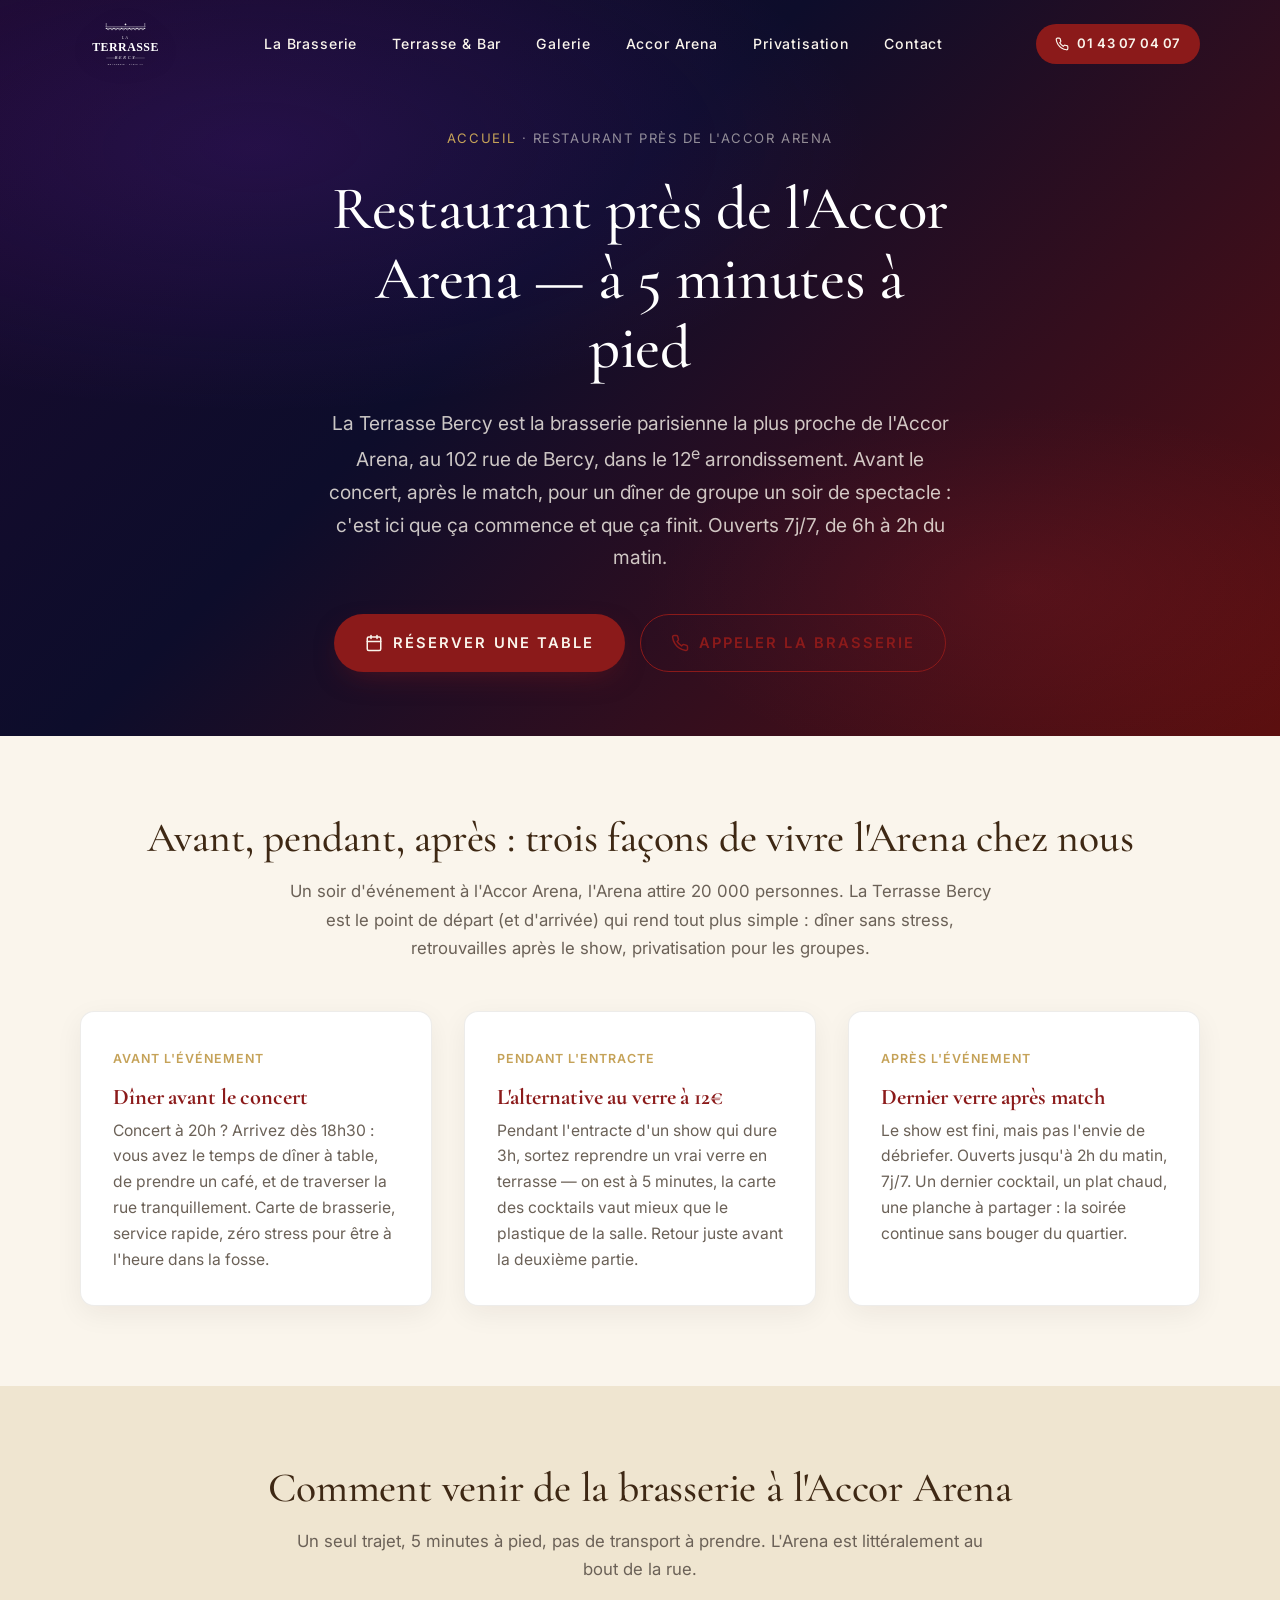
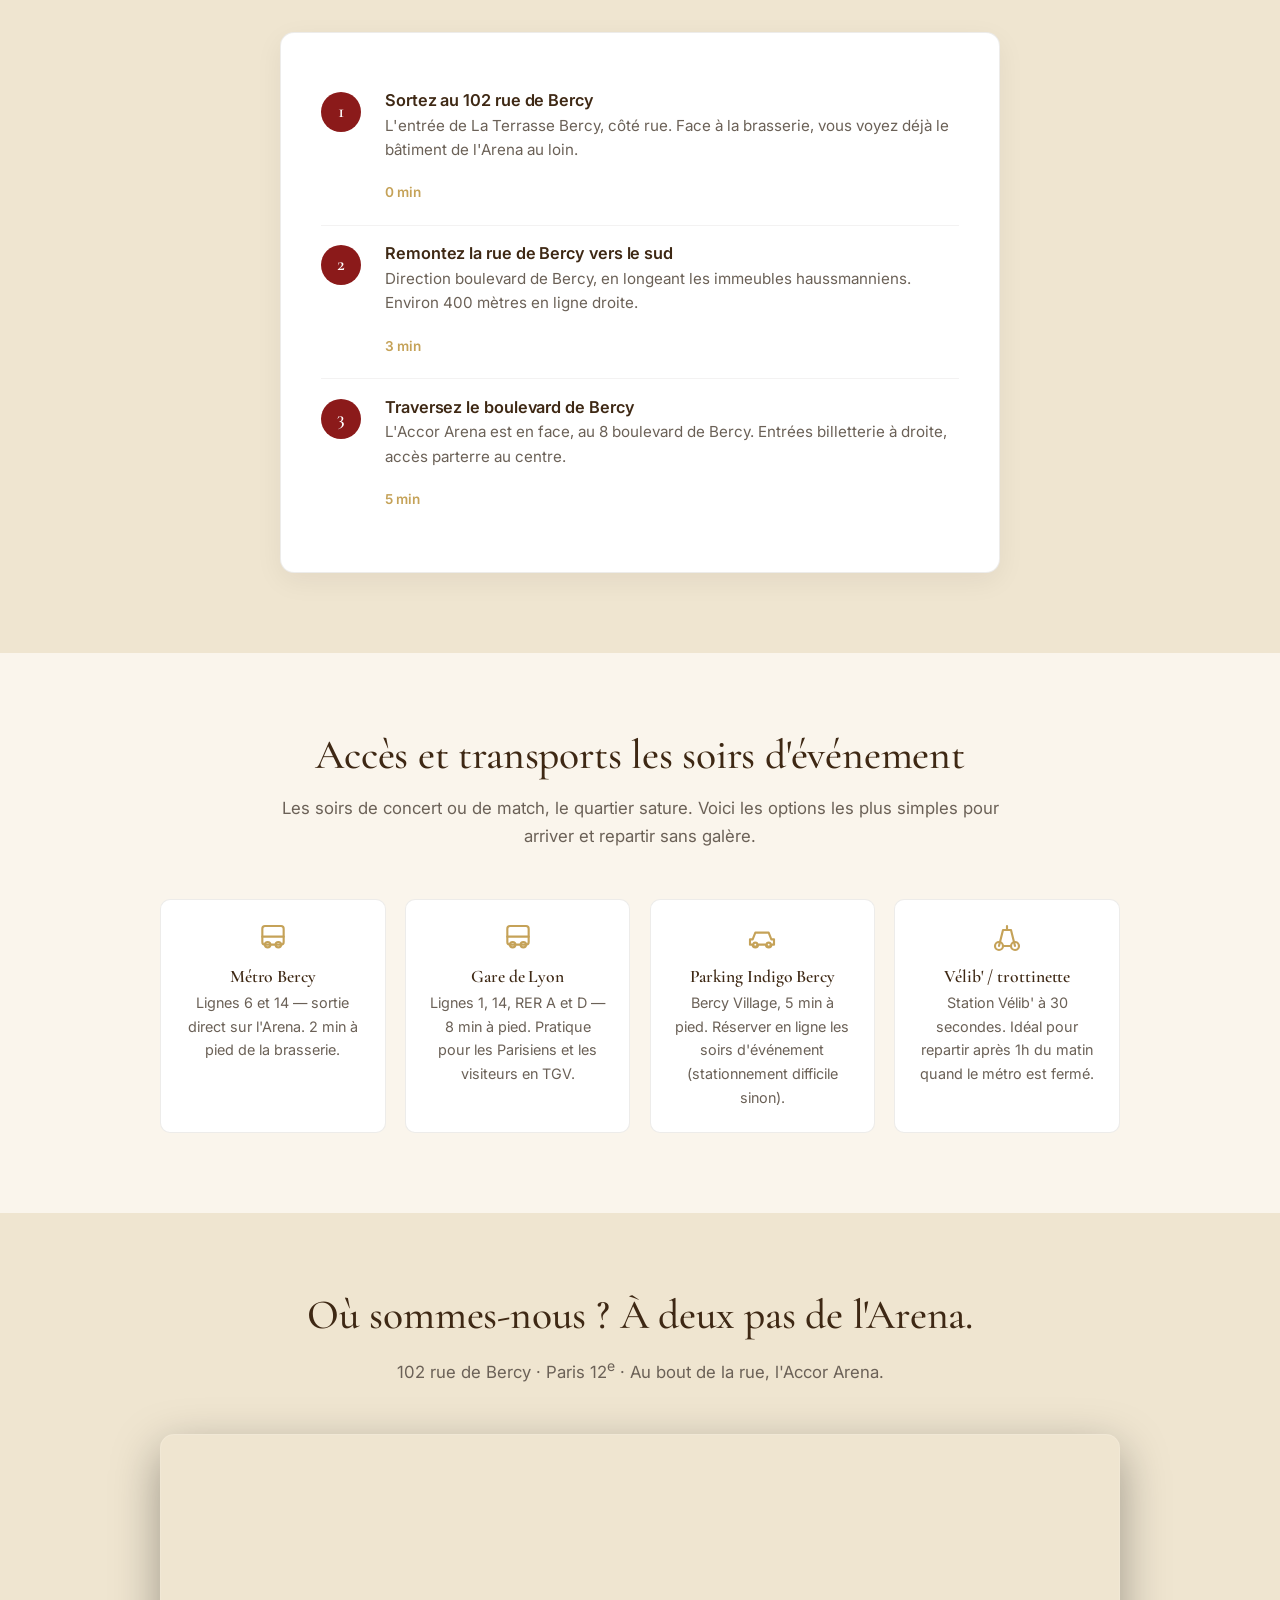
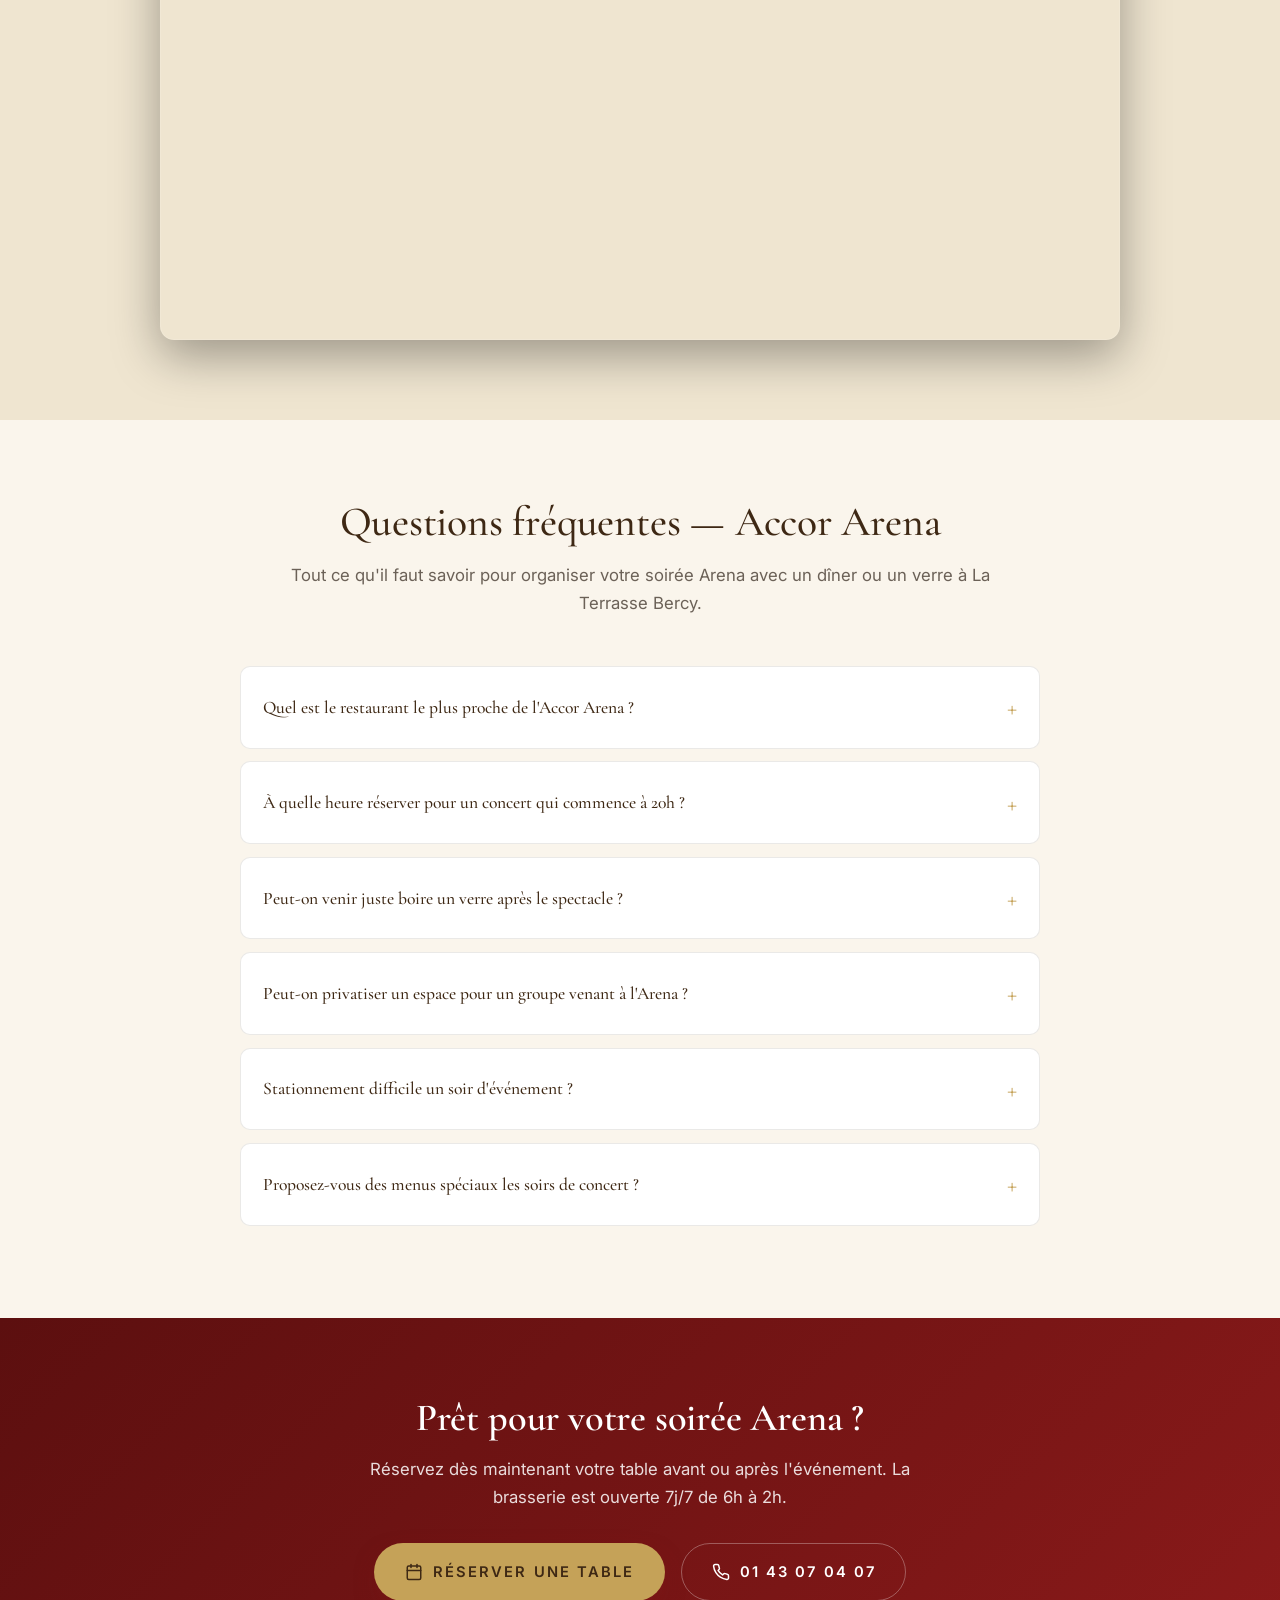
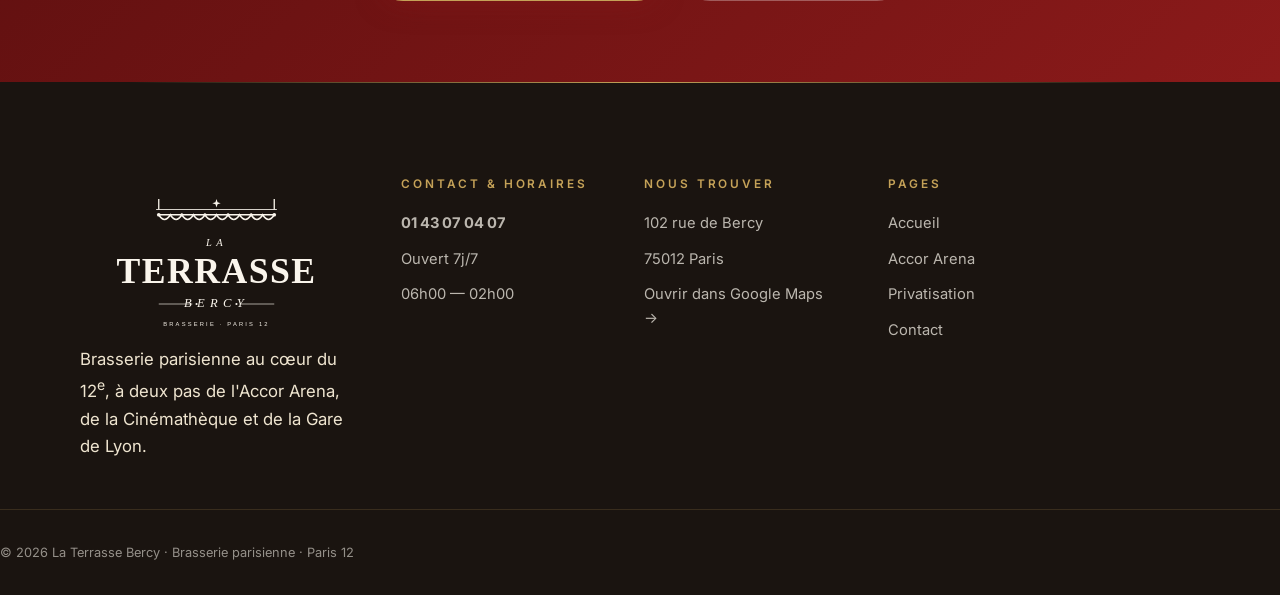
==== accor-arena/index.html @ bc3b573f "feat: SEO — landing page /accor-arena/, 404 custom, FAQ enrichie, Service schema - Nouvelle landing " ====
<!DOCTYPE html>
<html lang="fr">
<head>
  <meta charset="UTF-8">
  <meta name="viewport" content="width=device-width, initial-scale=1.0">
  <meta name="theme-color" content="#8B1A1A">

  <title>Restaurant près de l'Accor Arena — La Terrasse Bercy à 5 min à pied | Paris 12</title>
  <meta name="description" content="Restaurant à 5 minutes à pied de l'Accor Arena : dîner avant concert, dernier verre après match, privatisation jour d'événement. Ouvert 7j/7 de 6h à 2h. Réservation 01 43 07 04 07.">

  <link rel="canonical" href="https://www.terrassebercy.fr/accor-arena/">

  <!-- Hreflang (pour l'instant FR seulement — les autres langues renvoient à la home) -->
  <link rel="alternate" hreflang="fr-FR" href="https://www.terrassebercy.fr/accor-arena/">
  <link rel="alternate" hreflang="x-default" href="https://www.terrassebercy.fr/accor-arena/">

  <link rel="icon" type="image/svg+xml" href="/assets/favicon.svg">

  <!-- Open Graph -->
  <meta property="og:type" content="restaurant.restaurant">
  <meta property="og:locale" content="fr_FR">
  <meta property="og:title" content="Restaurant près de l'Accor Arena — La Terrasse Bercy">
  <meta property="og:description" content="La brasserie la plus proche de l'Accor Arena. Dîner avant concert, dernier verre après match, ouvert jusqu'à 2h.">
  <meta property="og:url" content="https://www.terrassebercy.fr/accor-arena/">
  <meta property="og:site_name" content="La Terrasse Bercy">
  <meta property="og:image" content="https://www.terrassebercy.fr/assets/og-image.jpg">
  <meta property="og:image:width" content="1200">
  <meta property="og:image:height" content="630">
  <meta property="og:image:type" content="image/jpeg">
  <meta property="og:image:alt" content="La terrasse de La Terrasse Bercy — chaises bistrot rouges et tables rondes">

  <!-- Twitter -->
  <meta name="twitter:card" content="summary_large_image">
  <meta name="twitter:title" content="Restaurant près de l'Accor Arena — La Terrasse Bercy">
  <meta name="twitter:description" content="La brasserie la plus proche de l'Accor Arena. Dîner avant concert, dernier verre après match, ouvert jusqu'à 2h.">
  <meta name="twitter:image" content="https://www.terrassebercy.fr/assets/og-image.jpg">
  <meta name="twitter:image:alt" content="La terrasse de La Terrasse Bercy — chaises bistrot rouges et tables rondes">

  <!-- Polices -->
  <link rel="preconnect" href="https://fonts.googleapis.com">
  <link rel="preconnect" href="https://fonts.gstatic.com" crossorigin>
  <link href="https://fonts.googleapis.com/css2?family=Cormorant+Garamond:ital,wght@0,500;0,600;0,700;1,400;1,500&family=Inter:wght@400;500;600&display=swap" rel="stylesheet">

  <link rel="stylesheet" href="/style.css">

  <!-- Schema.org : Restaurant + BreadcrumbList + FAQPage -->
  <script type="application/ld+json">
  {
    "@context": "https://schema.org",
    "@type": "Restaurant",
    "name": "La Terrasse Bercy",
    "alternateName": "Restaurant Accor Arena Paris",
    "url": "https://www.terrassebercy.fr/accor-arena/",
    "telephone": "+33143070407",
    "servesCuisine": ["French", "Brasserie"],
    "priceRange": "€€",
    "image": "https://www.terrassebercy.fr/assets/og-image.jpg",
    "address": {
      "@type": "PostalAddress",
      "streetAddress": "102 rue de Bercy",
      "addressLocality": "Paris",
      "postalCode": "75012",
      "addressCountry": "FR"
    },
    "geo": {
      "@type": "GeoCoordinates",
      "latitude": 48.8388077,
      "longitude": 2.381513
    },
    "hasMap": "https://www.google.com/maps/place/Terrasse+Bercy/",
    "nearestAttraction": {
      "@type": "Place",
      "name": "Accor Arena",
      "url": "https://www.accorarena.com",
      "address": {
        "@type": "PostalAddress",
        "streetAddress": "8 boulevard de Bercy",
        "addressLocality": "Paris",
        "postalCode": "75012",
        "addressCountry": "FR"
      }
    },
    "openingHoursSpecification": [
      {
        "@type": "OpeningHoursSpecification",
        "dayOfWeek": ["Monday","Tuesday","Wednesday","Thursday","Friday","Saturday","Sunday"],
        "opens": "06:00",
        "closes": "02:00"
      }
    ],
    "areaServed": ["Accor Arena", "Bercy", "Paris 12", "Gare de Lyon", "Bercy Village"]
  }
  </script>

  <script type="application/ld+json">
  {
    "@context": "https://schema.org",
    "@type": "BreadcrumbList",
    "itemListElement": [
      { "@type": "ListItem", "position": 1, "name": "Accueil", "item": "https://www.terrassebercy.fr/" },
      { "@type": "ListItem", "position": 2, "name": "Restaurant près de l'Accor Arena", "item": "https://www.terrassebercy.fr/accor-arena/" }
    ]
  }
  </script>

  <script type="application/ld+json">
  {
    "@context": "https://schema.org",
    "@type": "FAQPage",
    "mainEntity": [
      {
        "@type": "Question",
        "name": "Quel est le restaurant le plus proche de l'Accor Arena ?",
        "acceptedAnswer": {
          "@type": "Answer",
          "text": "La Terrasse Bercy est la brasserie la plus proche de l'Accor Arena : 5 minutes à pied, au 102 rue de Bercy, Paris 12e. C'est le spot naturel pour dîner avant un concert ou prendre un dernier verre après un match."
        }
      },
      {
        "@type": "Question",
        "name": "Où manger avant un concert à l'Accor Arena ?",
        "acceptedAnswer": {
          "@type": "Answer",
          "text": "La Terrasse Bercy ouvre à 6h du matin et sert en continu jusqu'à 2h. Pour un concert qui commence à 20h, réservez une table entre 18h et 19h : vous dînez tranquille, prenez le dessert, puis traversez la rue pour être à l'Arena en 5 minutes."
        }
      },
      {
        "@type": "Question",
        "name": "Où aller boire un verre après un match ou un concert à l'Accor Arena ?",
        "acceptedAnswer": {
          "@type": "Answer",
          "text": "La brasserie est ouverte jusqu'à 2h du matin, 7j/7. C'est l'une des rares adresses du quartier où l'on peut débriefer autour d'un cocktail ou d'un dernier verre après un spectacle tardif."
        }
      },
      {
        "@type": "Question",
        "name": "Peut-on privatiser un espace pour un groupe venant à l'Accor Arena ?",
        "acceptedAnswer": {
          "@type": "Answer",
          "text": "Oui. Pour un groupe de supporters, un anniversaire concert, ou une soirée d'entreprise avec sortie à l'Arena, nous privatisons la salle principale, l'espace bar ou la terrasse selon la saison. Contactez-nous au 01 43 07 04 07 pour un devis."
        }
      },
      {
        "@type": "Question",
        "name": "Comment aller de La Terrasse Bercy à l'Accor Arena ?",
        "acceptedAnswer": {
          "@type": "Answer",
          "text": "À pied : sortez du restaurant, remontez la rue de Bercy sur 400 mètres, et vous y êtes. Comptez 5 minutes. L'Arena est située 8 boulevard de Bercy, juste en face du Ministère des Finances."
        }
      },
      {
        "@type": "Question",
        "name": "Est-il facile de stationner près de l'Accor Arena pour venir dîner ?",
        "acceptedAnswer": {
          "@type": "Answer",
          "text": "Les jours d'événement à l'Arena, le stationnement est difficile. Nous recommandons les parkings Indigo Bercy Village ou Q-Park Bercy-Seine. Le métro Bercy (lignes 6 et 14) est à 2 minutes à pied de la brasserie."
        }
      }
    ]
  }
  </script>

  <style>
    /* Styles spécifiques à la page Accor Arena */
    .arena-landing-hero {
      position: relative;
      min-height: 68vh;
      display: flex;
      align-items: center;
      background: linear-gradient(135deg, #1a0a2e 0%, #0d0d2b 40%, #5C0F0F 100%);
      overflow: hidden;
      padding: 8rem 0 4rem;
    }
    .arena-landing-hero::before {
      content: '';
      position: absolute;
      inset: 0;
      background:
        radial-gradient(ellipse 80% 60% at 20% 20%, rgba(138,43,226,0.15) 0%, transparent 60%),
        radial-gradient(ellipse 60% 50% at 80% 80%, rgba(255,50,50,0.1) 0%, transparent 50%);
      pointer-events: none;
    }
    .arena-landing-hero .container {
      position: relative;
      text-align: center;
    }
    .arena-landing-breadcrumb {
      font-family: var(--sans);
      font-size: 0.82rem;
      letter-spacing: 0.12em;
      text-transform: uppercase;
      color: rgba(250,245,236,0.55);
      margin-bottom: 1.5rem;
    }
    .arena-landing-breadcrumb a { color: #C5A258; }
    .arena-landing-breadcrumb a:hover { text-decoration: underline; }
    .arena-landing-hero h1 {
      font-family: var(--serif);
      font-size: clamp(2.2rem, 5vw, 3.8rem);
      font-weight: 500;
      color: #fff;
      margin-bottom: 1.5rem;
      max-width: 22ch;
      margin-left: auto;
      margin-right: auto;
      line-height: 1.15;
    }
    .arena-landing-hero .lead {
      font-family: var(--sans);
      font-size: clamp(1.05rem, 1.6vw, 1.2rem);
      color: rgba(250,245,236,0.8);
      max-width: 640px;
      margin: 0 auto 2.5rem;
      line-height: 1.7;
    }
    .arena-landing-hero .hero-cta {
      display: flex;
      gap: 1rem;
      justify-content: center;
      flex-wrap: wrap;
    }

    .arena-landing-section {
      padding: 5rem 0;
    }
    .arena-landing-section.alt { background: var(--creme-sombre); }
    .arena-landing-section h2 {
      font-family: var(--serif);
      font-size: clamp(1.8rem, 3.6vw, 2.6rem);
      font-weight: 500;
      text-align: center;
      margin-bottom: 1rem;
      color: var(--bois-fonce);
    }
    .arena-landing-section p.intro {
      text-align: center;
      max-width: 720px;
      margin: 0 auto 3rem;
      color: var(--gris);
      line-height: 1.7;
    }

    .scenario-grid {
      display: grid;
      grid-template-columns: repeat(3, 1fr);
      gap: 2rem;
    }
    .scenario-block {
      background: #fff;
      border: 1px solid rgba(107,97,87,0.12);
      border-radius: 14px;
      padding: 2rem;
      box-shadow: 0 8px 28px rgba(26,20,16,0.06);
    }
    .scenario-block h3 {
      font-family: var(--serif);
      font-size: 1.4rem;
      color: var(--rouge);
      margin-bottom: 0.5rem;
    }
    .scenario-block .timing {
      display: inline-block;
      font-family: var(--sans);
      font-size: 0.78rem;
      font-weight: 600;
      letter-spacing: 0.08em;
      text-transform: uppercase;
      color: var(--or);
      margin-bottom: 1rem;
    }
    .scenario-block p {
      color: var(--gris);
      line-height: 1.65;
      font-size: 0.98rem;
    }

    .itinerary {
      max-width: 720px;
      margin: 0 auto;
      background: #fff;
      border-radius: 14px;
      padding: 2.5rem;
      box-shadow: 0 8px 28px rgba(26,20,16,0.06);
      border: 1px solid rgba(107,97,87,0.12);
    }
    .itinerary-step {
      display: flex;
      gap: 1.5rem;
      padding: 1.2rem 0;
      border-bottom: 1px solid rgba(107,97,87,0.08);
    }
    .itinerary-step:last-child { border-bottom: 0; }
    .itinerary-num {
      flex-shrink: 0;
      width: 40px;
      height: 40px;
      border-radius: 50%;
      background: var(--rouge);
      color: #fff;
      display: flex;
      align-items: center;
      justify-content: center;
      font-family: var(--serif);
      font-weight: 600;
      font-size: 1.2rem;
    }
    .itinerary-content h4 {
      font-family: var(--sans);
      font-weight: 600;
      font-size: 1.02rem;
      margin-bottom: 0.25rem;
      color: var(--bois-fonce);
    }
    .itinerary-content p {
      color: var(--gris);
      line-height: 1.6;
      font-size: 0.95rem;
    }
    .itinerary-content .duration {
      color: var(--or);
      font-weight: 600;
      font-size: 0.85rem;
    }

    .transport-grid {
      display: grid;
      grid-template-columns: repeat(auto-fit, minmax(220px, 1fr));
      gap: 1.2rem;
      max-width: 960px;
      margin: 0 auto;
    }
    .transport-item {
      background: #fff;
      border-radius: 10px;
      padding: 1.4rem;
      border: 1px solid rgba(107,97,87,0.12);
      text-align: center;
    }
    .transport-item .icon {
      width: 32px;
      height: 32px;
      margin: 0 auto 0.8rem;
      stroke: var(--or);
    }
    .transport-item h4 {
      font-family: var(--serif);
      font-size: 1.1rem;
      color: var(--bois-fonce);
      margin-bottom: 0.3rem;
    }
    .transport-item p {
      color: var(--gris);
      font-size: 0.9rem;
    }

    .faq-landing {
      max-width: 800px;
      margin: 0 auto;
    }
    .faq-landing details {
      background: #fff;
      border: 1px solid rgba(107,97,87,0.14);
      border-radius: 10px;
      margin-bottom: 0.8rem;
      transition: box-shadow 0.3s;
    }
    .faq-landing details[open] {
      box-shadow: 0 8px 24px rgba(26,20,16,0.08);
      border-color: var(--or);
    }
    .faq-landing summary {
      padding: 1.2rem 1.4rem;
      font-family: var(--serif);
      font-weight: 500;
      font-size: 1.1rem;
      color: var(--bois-fonce);
      cursor: pointer;
      list-style: none;
      display: flex;
      justify-content: space-between;
      align-items: center;
    }
    .faq-landing summary::-webkit-details-marker { display: none; }
    .faq-landing summary::after {
      content: '+';
      font-size: 1.6rem;
      color: var(--or);
      font-weight: 300;
      transition: transform 0.3s;
    }
    .faq-landing details[open] summary::after { transform: rotate(45deg); }
    .faq-landing .faq-answer {
      padding: 0 1.4rem 1.4rem;
      color: var(--gris);
      line-height: 1.7;
    }

    .cta-bottom {
      text-align: center;
      padding: 5rem 1rem;
      background: linear-gradient(135deg, var(--rouge-fonce) 0%, var(--rouge) 100%);
      color: #fff;
    }
    .cta-bottom h2 {
      color: #fff;
      margin-bottom: 1rem;
      font-family: var(--serif);
      font-size: clamp(1.8rem, 3.6vw, 2.4rem);
    }
    .cta-bottom p {
      color: rgba(255,255,255,0.85);
      margin-bottom: 2rem;
      max-width: 560px;
      margin-left: auto;
      margin-right: auto;
    }
    .cta-bottom .btn-primary {
      background: var(--or);
      color: var(--bois-fonce);
    }
    .cta-bottom .btn-primary:hover {
      background: var(--or-clair);
    }

    @media (max-width: 768px) {
      .scenario-grid { grid-template-columns: 1fr; gap: 1rem; }
      .itinerary { padding: 1.5rem; }
      .arena-landing-section { padding: 3rem 0; }
    }
  </style>
</head>
<body>

  <!-- ============== NAVIGATION ============== -->
  <header class="nav" role="banner">
    <div class="nav-inner">
      <a href="/" class="nav-logo" aria-label="La Terrasse Bercy — accueil">
        <img src="/assets/logo.svg" alt="La Terrasse Bercy">
      </a>

      <nav class="nav-links" id="nav-menu" aria-label="Menu principal">
        <a href="/#brasserie">La Brasserie</a>
        <a href="/#terrasse">Terrasse &amp; Bar</a>
        <a href="/#galerie">Galerie</a>
        <a href="/accor-arena/" class="active">Accor Arena</a>
        <a href="/#privatisation">Privatisation</a>
        <a href="/#contact">Contact</a>
      </nav>

      <div class="nav-actions">
        <a href="tel:+33143070407" class="nav-phone" aria-label="Appeler la brasserie">
          <svg viewBox="0 0 24 24" fill="none" stroke="currentColor" stroke-width="2" stroke-linecap="round" stroke-linejoin="round"><path d="M22 16.92v3a2 2 0 01-2.18 2 19.79 19.79 0 01-8.63-3.07 19.5 19.5 0 01-6-6 19.79 19.79 0 01-3.07-8.67A2 2 0 014.11 2h3a2 2 0 012 1.72 12.84 12.84 0 00.7 2.81 2 2 0 01-.45 2.11L8.09 9.91a16 16 0 006 6l1.27-1.27a2 2 0 012.11-.45 12.84 12.84 0 002.81.7A2 2 0 0122 16.92z"/></svg>
          01 43 07 04 07
        </a>

        <button class="nav-burger" aria-label="Menu" aria-expanded="false" aria-controls="nav-menu">
          <span></span><span></span><span></span>
        </button>
      </div>
    </div>
  </header>

  <!-- ============== HERO ============== -->
  <section class="arena-landing-hero">
    <div class="container">
      <nav class="arena-landing-breadcrumb" aria-label="Fil d'Ariane">
        <a href="/">Accueil</a> · Restaurant près de l'Accor Arena
      </nav>
      <h1>Restaurant près de l'Accor Arena — à 5 minutes à pied</h1>
      <p class="lead">
        La Terrasse Bercy est la brasserie parisienne la plus proche de l'Accor Arena, au 102 rue de Bercy, dans le 12<sup>e</sup> arrondissement. Avant le concert, après le match, pour un dîner de groupe un soir de spectacle : c'est ici que ça commence et que ça finit. Ouverts 7j/7, de 6h à 2h du matin.
      </p>
      <div class="hero-cta">
        <button type="button" data-zenchef="https://bookings.zenchef.com/terrasse-bercy" class="btn btn-primary">
          <svg width="18" height="18" viewBox="0 0 24 24" fill="none" stroke="currentColor" stroke-width="2" stroke-linecap="round" stroke-linejoin="round"><rect x="3" y="4" width="18" height="18" rx="2" ry="2"/><line x1="16" y1="2" x2="16" y2="6"/><line x1="8" y1="2" x2="8" y2="6"/><line x1="3" y1="10" x2="21" y2="10"/></svg>
          Réserver une table
        </button>
        <a href="tel:+33143070407" class="btn btn-ghost">
          <svg width="18" height="18" viewBox="0 0 24 24" fill="none" stroke="currentColor" stroke-width="2" stroke-linecap="round" stroke-linejoin="round"><path d="M22 16.92v3a2 2 0 01-2.18 2 19.79 19.79 0 01-8.63-3.07 19.5 19.5 0 01-6-6 19.79 19.79 0 01-3.07-8.67A2 2 0 014.11 2h3a2 2 0 012 1.72 12.84 12.84 0 00.7 2.81 2 2 0 01-.45 2.11L8.09 9.91a16 16 0 006 6l1.27-1.27a2 2 0 012.11-.45 12.84 12.84 0 002.81.7A2 2 0 0122 16.92z"/></svg>
          Appeler la brasserie
        </a>
      </div>
    </div>
  </section>

  <!-- ============== SCÉNARIOS ============== -->
  <section class="arena-landing-section">
    <div class="container">
      <h2>Avant, pendant, après : trois façons de vivre l'Arena chez nous</h2>
      <p class="intro">
        Un soir d'événement à l'Accor Arena, l'Arena attire 20 000 personnes. La Terrasse Bercy est le point de départ (et d'arrivée) qui rend tout plus simple : dîner sans stress, retrouvailles après le show, privatisation pour les groupes.
      </p>

      <div class="scenario-grid">
        <div class="scenario-block">
          <span class="timing">Avant l'événement</span>
          <h3>Dîner avant le concert</h3>
          <p>Concert à 20h ? Arrivez dès 18h30 : vous avez le temps de dîner à table, de prendre un café, et de traverser la rue tranquillement. Carte de brasserie, service rapide, zéro stress pour être à l'heure dans la fosse.</p>
        </div>
        <div class="scenario-block">
          <span class="timing">Pendant l'entracte</span>
          <h3>L'alternative au verre à 12€</h3>
          <p>Pendant l'entracte d'un show qui dure 3h, sortez reprendre un vrai verre en terrasse — on est à 5 minutes, la carte des cocktails vaut mieux que le plastique de la salle. Retour juste avant la deuxième partie.</p>
        </div>
        <div class="scenario-block">
          <span class="timing">Après l'événement</span>
          <h3>Dernier verre après match</h3>
          <p>Le show est fini, mais pas l'envie de débriefer. Ouverts jusqu'à 2h du matin, 7j/7. Un dernier cocktail, un plat chaud, une planche à partager : la soirée continue sans bouger du quartier.</p>
        </div>
      </div>
    </div>
  </section>

  <!-- ============== ITINÉRAIRE ============== -->
  <section class="arena-landing-section alt">
    <div class="container">
      <h2>Comment venir de la brasserie à l'Accor Arena</h2>
      <p class="intro">Un seul trajet, 5 minutes à pied, pas de transport à prendre. L'Arena est littéralement au bout de la rue.</p>

      <div class="itinerary">
        <div class="itinerary-step">
          <div class="itinerary-num">1</div>
          <div class="itinerary-content">
            <h4>Sortez au 102 rue de Bercy</h4>
            <p>L'entrée de La Terrasse Bercy, côté rue. Face à la brasserie, vous voyez déjà le bâtiment de l'Arena au loin.</p>
            <span class="duration">0 min</span>
          </div>
        </div>
        <div class="itinerary-step">
          <div class="itinerary-num">2</div>
          <div class="itinerary-content">
            <h4>Remontez la rue de Bercy vers le sud</h4>
            <p>Direction boulevard de Bercy, en longeant les immeubles haussmanniens. Environ 400 mètres en ligne droite.</p>
            <span class="duration">3 min</span>
          </div>
        </div>
        <div class="itinerary-step">
          <div class="itinerary-num">3</div>
          <div class="itinerary-content">
            <h4>Traversez le boulevard de Bercy</h4>
            <p>L'Accor Arena est en face, au 8 boulevard de Bercy. Entrées billetterie à droite, accès parterre au centre.</p>
            <span class="duration">5 min</span>
          </div>
        </div>
      </div>
    </div>
  </section>

  <!-- ============== TRANSPORTS ============== -->
  <section class="arena-landing-section">
    <div class="container">
      <h2>Accès et transports les soirs d'événement</h2>
      <p class="intro">Les soirs de concert ou de match, le quartier sature. Voici les options les plus simples pour arriver et repartir sans galère.</p>

      <div class="transport-grid">
        <div class="transport-item">
          <svg class="icon" viewBox="0 0 24 24" fill="none" stroke-width="1.6" stroke-linecap="round" stroke-linejoin="round"><rect x="4" y="3" width="16" height="14" rx="2"/><circle cx="8" cy="17" r="2"/><circle cx="16" cy="17" r="2"/><path d="M4 11h16"/></svg>
          <h4>Métro Bercy</h4>
          <p>Lignes 6 et 14 — sortie direct sur l'Arena. 2 min à pied de la brasserie.</p>
        </div>
        <div class="transport-item">
          <svg class="icon" viewBox="0 0 24 24" fill="none" stroke-width="1.6" stroke-linecap="round" stroke-linejoin="round"><rect x="4" y="3" width="16" height="14" rx="2"/><circle cx="8" cy="17" r="2"/><circle cx="16" cy="17" r="2"/><path d="M4 11h16"/></svg>
          <h4>Gare de Lyon</h4>
          <p>Lignes 1, 14, RER A et D — 8 min à pied. Pratique pour les Parisiens et les visiteurs en TGV.</p>
        </div>
        <div class="transport-item">
          <svg class="icon" viewBox="0 0 24 24" fill="none" stroke-width="1.6" stroke-linecap="round" stroke-linejoin="round"><path d="M3 13h2l2-5h10l2 5h2v4h-2a2 2 0 01-4 0H9a2 2 0 01-4 0H3z"/><circle cx="7" cy="17" r="1.5"/><circle cx="17" cy="17" r="1.5"/></svg>
          <h4>Parking Indigo Bercy</h4>
          <p>Bercy Village, 5 min à pied. Réserver en ligne les soirs d'événement (stationnement difficile sinon).</p>
        </div>
        <div class="transport-item">
          <svg class="icon" viewBox="0 0 24 24" fill="none" stroke-width="1.6" stroke-linecap="round" stroke-linejoin="round"><circle cx="18" cy="18" r="3"/><circle cx="6" cy="18" r="3"/><path d="M6 18L9 6h6l3 12M9 18h6M12 6V3"/></svg>
          <h4>Vélib' / trottinette</h4>
          <p>Station Vélib' à 30 secondes. Idéal pour repartir après 1h du matin quand le métro est fermé.</p>
        </div>
      </div>
    </div>
  </section>

  <!-- ============== MAP ============== -->
  <section class="arena-landing-section alt">
    <div class="container">
      <h2>Où sommes-nous ? À deux pas de l'Arena.</h2>
      <p class="intro">102 rue de Bercy · Paris 12<sup>e</sup> · Au bout de la rue, l'Accor Arena.</p>

      <div class="map-embed-wrapper" style="max-width: 960px; margin: 0 auto;">
        <iframe
          src="https://maps.google.com/maps?q=102%20rue%20de%20Bercy%2075012%20Paris&t=&z=16&ie=UTF8&iwloc=&output=embed"
          loading="lazy"
          referrerpolicy="no-referrer-when-downgrade"
          title="Carte — La Terrasse Bercy, 102 rue de Bercy, Paris 12"></iframe>
      </div>
    </div>
  </section>

  <!-- ============== FAQ ============== -->
  <section class="arena-landing-section">
    <div class="container">
      <h2>Questions fréquentes — Accor Arena</h2>
      <p class="intro">Tout ce qu'il faut savoir pour organiser votre soirée Arena avec un dîner ou un verre à La Terrasse Bercy.</p>

      <div class="faq-landing">
        <details>
          <summary>Quel est le restaurant le plus proche de l'Accor Arena ?</summary>
          <div class="faq-answer">La Terrasse Bercy est la brasserie la plus proche de l'Accor Arena : 5 minutes à pied, au 102 rue de Bercy, Paris 12<sup>e</sup>. C'est le spot naturel pour dîner avant un concert ou prendre un dernier verre après un match.</div>
        </details>
        <details>
          <summary>À quelle heure réserver pour un concert qui commence à 20h ?</summary>
          <div class="faq-answer">Pour un concert à 20h, nous recommandons une table à 18h ou 18h30. Vous avez ainsi 1h à 1h30 pour dîner tranquille, prendre un dessert, puis marcher 5 minutes jusqu'à l'Arena. Arrivée à 19h30/19h45 à l'entrée, largement dans les temps.</div>
        </details>
        <details>
          <summary>Peut-on venir juste boire un verre après le spectacle ?</summary>
          <div class="faq-answer">Oui, absolument. La brasserie reste ouverte jusqu'à 2h du matin. Les soirs de concert, la terrasse et le bar sont le point de retrouvailles naturel pour les spectateurs qui veulent prolonger la soirée sans bouger du quartier.</div>
        </details>
        <details>
          <summary>Peut-on privatiser un espace pour un groupe venant à l'Arena ?</summary>
          <div class="faq-answer">Oui, plusieurs espaces sont privatisables : salle principale, espace bar &amp; cocktails, terrasse en saison. Idéal pour un groupe de supporters, un anniversaire concert ou une soirée d'entreprise. Contactez-nous au <a href="tel:+33143070407">01 43 07 04 07</a> pour un devis adapté.</div>
        </details>
        <details>
          <summary>Stationnement difficile un soir d'événement ?</summary>
          <div class="faq-answer">Oui, le stationnement en rue est très difficile les jours d'Arena. Privilégiez : parking Indigo Bercy Village (5 min à pied), Q-Park Bercy-Seine, ou mieux — arrivez en métro Bercy (lignes 6 et 14), à 2 minutes.</div>
        </details>
        <details>
          <summary>Proposez-vous des menus spéciaux les soirs de concert ?</summary>
          <div class="faq-answer">La carte brasserie reste la même — classiques français, plats du jour, formules rapides si vous êtes pressés. Sur demande lors de la réservation, nous pouvons organiser un menu groupe adapté aux horaires serrés d'un concert.</div>
        </details>
      </div>
    </div>
  </section>

  <!-- ============== CTA BOTTOM ============== -->
  <section class="cta-bottom">
    <div class="container">
      <h2>Prêt pour votre soirée Arena ?</h2>
      <p>Réservez dès maintenant votre table avant ou après l'événement. La brasserie est ouverte 7j/7 de 6h à 2h.</p>
      <div class="hero-cta">
        <button type="button" data-zenchef="https://bookings.zenchef.com/terrasse-bercy" class="btn btn-primary">
          <svg width="18" height="18" viewBox="0 0 24 24" fill="none" stroke="currentColor" stroke-width="2" stroke-linecap="round" stroke-linejoin="round"><rect x="3" y="4" width="18" height="18" rx="2" ry="2"/><line x1="16" y1="2" x2="16" y2="6"/><line x1="8" y1="2" x2="8" y2="6"/><line x1="3" y1="10" x2="21" y2="10"/></svg>
          Réserver une table
        </button>
        <a href="tel:+33143070407" class="btn btn-ghost" style="border-color: rgba(255,255,255,0.3); color: #fff;">
          <svg width="18" height="18" viewBox="0 0 24 24" fill="none" stroke="currentColor" stroke-width="2" stroke-linecap="round" stroke-linejoin="round"><path d="M22 16.92v3a2 2 0 01-2.18 2 19.79 19.79 0 01-8.63-3.07 19.5 19.5 0 01-6-6 19.79 19.79 0 01-3.07-8.67A2 2 0 014.11 2h3a2 2 0 012 1.72 12.84 12.84 0 00.7 2.81 2 2 0 01-.45 2.11L8.09 9.91a16 16 0 006 6l1.27-1.27a2 2 0 012.11-.45 12.84 12.84 0 002.81.7A2 2 0 0122 16.92z"/></svg>
          01 43 07 04 07
        </a>
      </div>
    </div>
  </section>

  <!-- ============== FOOTER ============== -->
  <footer class="footer">
    <div class="container footer-grid">
      <div class="footer-brand">
        <img src="/assets/logo-white.svg" alt="La Terrasse Bercy" class="footer-logo">
        <p>Brasserie parisienne au cœur du 12<sup>e</sup>, à deux pas de l'Accor Arena, de la Cinémathèque et de la Gare de Lyon.</p>
      </div>
      <div>
        <h4>Contact &amp; horaires</h4>
        <ul>
          <li><a href="tel:+33143070407"><strong>01 43 07 04 07</strong></a></li>
          <li>Ouvert 7j/7</li>
          <li>06h00 — 02h00</li>
        </ul>
      </div>
      <div>
        <h4>Nous trouver</h4>
        <ul>
          <li>102 rue de Bercy</li>
          <li>75012 Paris</li>
          <li><a href="https://www.google.com/maps/place/Terrasse+Bercy/" target="_blank" rel="noopener">Ouvrir dans Google Maps →</a></li>
        </ul>
      </div>
      <div>
        <h4>Pages</h4>
        <ul>
          <li><a href="/">Accueil</a></li>
          <li><a href="/accor-arena/">Accor Arena</a></li>
          <li><a href="/#privatisation">Privatisation</a></li>
          <li><a href="/#contact">Contact</a></li>
        </ul>
      </div>
    </div>
    <div class="footer-bottom">
      <span>© <span class="year"></span> La Terrasse Bercy · Brasserie parisienne · Paris 12</span>
    </div>
  </footer>

  <script src="/main.js"></script>
</body>
</html>
---- style.css ----
/* ==========================================================================
   La Terrasse Bercy — Feuille de styles partagée
   Palette : rouge brasserie, doré laiton, bois chaud, blanc cassé
   v2 — modernisé : split text, marquee, parallax, magnetic, cursor follower
   ========================================================================== */

/* --- Reset minimal --- */
*,
*::before,
*::after { box-sizing: border-box; margin: 0; padding: 0; }
html { scroll-behavior: smooth; -webkit-text-size-adjust: 100%; }
img, svg { display: block; max-width: 100%; height: auto; }
a { color: inherit; text-decoration: none; }
button { font: inherit; cursor: pointer; border: none; background: none; color: inherit; }
ul { list-style: none; }

/* --- Variables de design --- */
:root {
  --rouge: #8B1A1A;
  --rouge-fonce: #5C0F0F;
  --rouge-clair: #B23232;
  --or: #C5A258;
  --or-clair: #E2C783;
  --bois: #6B4423;
  --bois-fonce: #3E2814;
  --creme: #FAF5EC;
  --creme-sombre: #EFE5D0;
  --noir: #1A1410;
  --gris: #6B6157;

  --fs-display: clamp(2.8rem, 8vw, 6.2rem);
  --fs-h1: clamp(2.2rem, 5.2vw, 3.8rem);
  --fs-h2: clamp(1.8rem, 3.8vw, 2.8rem);
  --fs-h3: 1.35rem;
  --fs-base: 1.05rem;
  --fs-small: 0.92rem;

  --serif: 'Cormorant Garamond', 'Playfair Display', 'Didot', Georgia, serif;
  --sans: 'Inter', -apple-system, BlinkMacSystemFont, 'Helvetica Neue', Arial, sans-serif;

  --max-w: 1200px;
  --pad-x: clamp(1.2rem, 4vw, 2.5rem);
  --radius: 4px;
  --radius-lg: 14px;
  --shadow: 0 18px 50px -28px rgba(26, 20, 16, 0.45);
  --shadow-lg: 0 30px 80px -40px rgba(26, 20, 16, 0.55);
  --transition: 0.4s cubic-bezier(0.22, 0.61, 0.36, 1);
  --ease-out: cubic-bezier(0.16, 1, 0.3, 1);
  --ease-bounce: cubic-bezier(0.34, 1.56, 0.64, 1);
}

/* --- Base --- */
html { font-size: 16px; }
body {
  font-family: var(--sans);
  font-size: var(--fs-base);
  line-height: 1.65;
  color: var(--noir);
  background: var(--creme);
  -webkit-font-smoothing: antialiased;
  text-rendering: optimizeLegibility;
  overflow-x: clip;
}

/* Cursor follower (desktop only, masqué sur tactile) */
@media (hover: hover) and (pointer: fine) {
  body { cursor: none; }
  a, button, summary, .lang-toggle, .nav-burger, [role="menuitem"] { cursor: none; }
  .cursor-dot, .cursor-ring {
    position: fixed;
    top: 0; left: 0;
    pointer-events: none;
    z-index: 9999;
    transform: translate(-50%, -50%);
    will-change: transform;
  }
  .cursor-dot {
    width: 6px; height: 6px;
    background: var(--rouge);
    border-radius: 50%;
    transition: width 0.25s var(--ease-out), height 0.25s var(--ease-out), background 0.25s var(--ease-out);
  }
  .cursor-ring {
    width: 36px; height: 36px;
    border: 1.5px solid var(--or);
    border-radius: 50%;
    transition: width 0.35s var(--ease-out), height 0.35s var(--ease-out), border-color 0.35s var(--ease-out), background 0.35s var(--ease-out);
    mix-blend-mode: difference;
  }
  body.cursor-hover .cursor-dot { width: 0; height: 0; }
  body.cursor-hover .cursor-ring { width: 56px; height: 56px; border-color: var(--or-clair); background: rgba(197, 162, 88, 0.12); }
}
.cursor-dot, .cursor-ring { display: none; }
@media (hover: hover) and (pointer: fine) {
  .cursor-dot, .cursor-ring { display: block; }
}

h1, h2, h3, h4 {
  font-family: var(--serif);
  font-weight: 600;
  line-height: 1.08;
  color: var(--rouge);
  letter-spacing: -0.005em;
}
h1 { font-size: var(--fs-h1); }
h2 { font-size: var(--fs-h2); }
h3 { font-size: var(--fs-h3); font-weight: 700; }

p { margin-bottom: 1rem; max-width: 65ch; }
p:last-child { margin-bottom: 0; }

::selection { background: var(--rouge); color: var(--creme); }

.container {
  max-width: var(--max-w);
  margin: 0 auto;
  padding-left: var(--pad-x);
  padding-right: var(--pad-x);
}

/* --- Boutons / CTA --- */
.btn {
  position: relative;
  display: inline-flex;
  align-items: center;
  gap: 0.65rem;
  padding: 1rem 1.85rem;
  font-family: var(--sans);
  font-size: 0.92rem;
  font-weight: 600;
  letter-spacing: 0.14em;
  text-transform: uppercase;
  border: 1.5px solid transparent;
  border-radius: 999px;
  transition: all 0.5s var(--ease-out);
  cursor: pointer;
  overflow: hidden;
  isolation: isolate;
  will-change: transform;
}
.btn::before {
  content: '';
  position: absolute;
  inset: 0;
  border-radius: inherit;
  background: linear-gradient(120deg, var(--or) 0%, var(--or-clair) 100%);
  transform: translateY(101%);
  transition: transform 0.55s var(--ease-out);
  z-index: -1;
}
.btn:hover::before { transform: translateY(0); }
.btn:hover { color: var(--noir); border-color: var(--or-clair); }

.btn-primary {
  background: var(--rouge);
  color: var(--creme);
  box-shadow: 0 10px 30px -12px rgba(139, 26, 26, 0.55);
}
.btn-primary:hover {
  transform: translateY(-2px);
  box-shadow: 0 18px 44px -14px rgba(197, 162, 88, 0.5);
}
.btn-outline {
  background: transparent;
  color: var(--creme);
  border-color: rgba(250, 245, 236, 0.4);
}
.btn-outline:hover { color: var(--noir); }
.btn-ghost {
  background: transparent;
  color: var(--rouge);
  border: 1.5px solid var(--rouge);
}
.btn-ghost:hover { color: var(--noir); border-color: var(--or-clair); }
.btn svg { width: 18px; height: 18px; transition: transform 0.4s var(--ease-out); }
.btn:hover svg { transform: rotate(-12deg) scale(1.08); }

/* --- Navigation --- */
.nav {
  position: fixed;
  top: 0; left: 0; right: 0;
  z-index: 100;
  background: rgba(250, 245, 236, 0);
  backdrop-filter: blur(0);
  -webkit-backdrop-filter: blur(0);
  border-bottom: 1px solid transparent;
  transition: all 0.5s var(--ease-out);
}
.nav.scrolled {
  background: rgba(250, 245, 236, 0.85);
  backdrop-filter: blur(18px) saturate(1.4);
  -webkit-backdrop-filter: blur(18px) saturate(1.4);
  border-bottom-color: rgba(139, 26, 26, 0.1);
  box-shadow: 0 8px 40px -22px rgba(26, 20, 16, 0.4);
}
.nav-inner {
  max-width: var(--max-w);
  margin: 0 auto;
  padding: 1rem var(--pad-x);
  display: flex;
  align-items: center;
  justify-content: space-between;
  gap: 1.5rem;
}
.nav-logo {
  display: flex;
  align-items: center;
  gap: 0.7rem;
  flex-shrink: 0;
  transition: transform 0.5s var(--ease-out);
}
.nav-logo:hover { transform: scale(1.04); }
.nav-logo img {
  height: 56px;
  width: auto;
  filter: drop-shadow(0 4px 12px rgba(139, 26, 26, 0.15));
  transition: filter 0.5s var(--ease-out);
}
/* Logo blanc tant que la nav n'a pas scrollé (sur fond hero sombre) */
.nav:not(.scrolled) .nav-logo img { filter: brightness(0) invert(1) drop-shadow(0 4px 12px rgba(0, 0, 0, 0.4)); }
.nav:not(.scrolled) .nav-links a { color: var(--creme); }
.nav:not(.scrolled) .lang-toggle { color: var(--creme); border-color: rgba(250, 245, 236, 0.4); }
.nav:not(.scrolled) .nav-burger span { background: var(--creme); }

.nav-links {
  display: flex;
  align-items: center;
  gap: 2.2rem;
}
.nav-links a {
  font-size: 0.88rem;
  font-weight: 500;
  letter-spacing: 0.06em;
  color: var(--noir);
  position: relative;
  transition: color 0.4s var(--ease-out);
  padding: 0.4rem 0;
}
.nav-links a::after {
  content: '';
  position: absolute;
  left: 0; bottom: 0;
  width: 100%;
  height: 1.5px;
  background: currentColor;
  transform: scaleX(0);
  transform-origin: right;
  transition: transform 0.5s var(--ease-out);
}
.nav-links a:hover::after { transform: scaleX(1); transform-origin: left; }

.nav-actions {
  display: flex;
  align-items: center;
  gap: 0.9rem;
}

/* Sélecteur de langue */
.lang-switcher { position: relative; }
.lang-toggle {
  display: flex;
  align-items: center;
  gap: 0.45rem;
  padding: 0.5rem 0.85rem;
  font-size: 0.8rem;
  font-weight: 600;
  letter-spacing: 0.08em;
  text-transform: uppercase;
  color: var(--noir);
  border: 1px solid rgba(139, 26, 26, 0.25);
  border-radius: 999px;
  transition: all 0.4s var(--ease-out);
}
.lang-toggle:hover { border-color: var(--or); color: var(--or); transform: translateY(-1px); }
.lang-toggle svg { width: 11px; height: 11px; transition: transform 0.4s var(--ease-out); }
.lang-toggle[aria-expanded="true"] svg { transform: rotate(180deg); }

.lang-menu {
  position: absolute;
  top: calc(100% + 10px);
  right: 0;
  min-width: 180px;
  background: rgba(250, 245, 236, 0.96);
  backdrop-filter: blur(20px);
  -webkit-backdrop-filter: blur(20px);
  border: 1px solid rgba(139, 26, 26, 0.12);
  border-radius: var(--radius-lg);
  box-shadow: var(--shadow-lg);
  padding: 0.5rem;
  opacity: 0;
  visibility: hidden;
  transform: translateY(-10px) scale(0.97);
  transition: all 0.4s var(--ease-out);
}
.lang-switcher.open .lang-menu {
  opacity: 1;
  visibility: visible;
  transform: translateY(0) scale(1);
}
.lang-menu a {
  display: flex;
  align-items: center;
  gap: 0.7rem;
  padding: 0.7rem 1rem;
  font-size: 0.88rem;
  color: var(--noir);
  border-radius: 8px;
  transition: all 0.3s var(--ease-out);
}
.lang-menu a:hover, .lang-menu a.current {
  background: rgba(139, 26, 26, 0.07);
  color: var(--rouge);
  transform: translateX(3px);
}
.lang-menu .flag { font-size: 1.1rem; line-height: 1; }

/* CTA téléphone dans la nav */
.nav-phone {
  position: relative;
  display: inline-flex;
  align-items: center;
  gap: 0.5rem;
  padding: 0.6rem 1.2rem;
  background: var(--rouge);
  color: var(--creme);
  border-radius: 999px;
  font-size: 0.82rem;
  font-weight: 600;
  letter-spacing: 0.04em;
  transition: all 0.4s var(--ease-out);
  overflow: hidden;
  isolation: isolate;
}
.nav-phone::before {
  content: '';
  position: absolute;
  inset: 0;
  background: linear-gradient(120deg, var(--or) 0%, var(--or-clair) 100%);
  transform: translateX(-101%);
  transition: transform 0.55s var(--ease-out);
  z-index: -1;
}
.nav-phone:hover::before { transform: translateX(0); }
.nav-phone:hover { color: var(--noir); transform: translateY(-2px); box-shadow: 0 14px 28px -12px rgba(197, 162, 88, 0.5); }
.nav-phone svg { width: 14px; height: 14px; }

/* Burger menu mobile */
.nav-burger {
  display: none;
  width: 40px;
  height: 40px;
  flex-direction: column;
  justify-content: center;
  align-items: center;
  gap: 5px;
}
.nav-burger span {
  width: 22px;
  height: 1.8px;
  background: var(--noir);
  transition: all 0.4s var(--ease-out);
}
.nav-burger.open span:nth-child(1) { transform: translateY(7px) rotate(45deg); }
.nav-burger.open span:nth-child(2) { opacity: 0; transform: translateX(10px); }
.nav-burger.open span:nth-child(3) { transform: translateY(-7px) rotate(-45deg); }

/* --- Hero --- */
.hero {
  position: relative;
  min-height: 100vh;
  min-height: 100dvh;
  display: flex;
  align-items: center;
  justify-content: center;
  text-align: center;
  color: var(--creme);
  overflow: hidden;
  padding: 7rem var(--pad-x) 6rem;
  isolation: isolate;
}
.hero-bg {
  position: absolute;
  inset: -8%;
  z-index: -2;
  background:
    url('/assets/gallery/IMG_5910.jpg') center/cover no-repeat;
  animation: ken-burns 22s ease-in-out infinite alternate;
  will-change: transform;
}
.hero::before {
  content: '';
  position: absolute;
  inset: 0;
  z-index: -1;
  background:
    radial-gradient(ellipse at center top, rgba(26,20,16,0.35) 0%, rgba(26,20,16,0.65) 50%, rgba(26,20,16,0.92) 100%),
    linear-gradient(180deg, rgba(139, 26, 26, 0.18) 0%, rgba(26, 20, 16, 0.0) 50%);
}
@keyframes ken-burns {
  0% { transform: scale(1) translate(0, 0); }
  100% { transform: scale(1.12) translate(-1.5%, -1%); }
}

/* Ornements flottants subtils */
.hero-ornament {
  position: absolute;
  pointer-events: none;
  opacity: 0.18;
  z-index: -1;
  animation: float-slow 14s ease-in-out infinite;
}
.hero-ornament.left { top: 18%; left: 5%; width: 80px; animation-delay: -2s; }
.hero-ornament.right { bottom: 22%; right: 6%; width: 100px; animation-delay: -7s; }
@keyframes float-slow {
  0%, 100% { transform: translateY(0) rotate(0deg); }
  50% { transform: translateY(-18px) rotate(4deg); }
}

.hero-inner {
  max-width: 900px;
  display: flex;
  flex-direction: column;
  align-items: center;
  gap: 1.8rem;
  position: relative;
}
.hero-logo {
  width: clamp(220px, 32vw, 340px);
  filter: drop-shadow(0 12px 32px rgba(0, 0, 0, 0.4));
  opacity: 0;
  transform: translateY(20px) scale(0.95);
  animation: hero-fade 1.1s var(--ease-out) 0.1s forwards;
}
.hero-tagline {
  font-family: var(--serif);
  font-style: italic;
  font-size: clamp(1.05rem, 2vw, 1.4rem);
  color: var(--or-clair);
  letter-spacing: 0.05em;
  display: inline-flex;
  align-items: center;
  gap: 1rem;
  opacity: 0;
  animation: hero-fade 1.1s var(--ease-out) 0.4s forwards;
}
.hero-tagline::before, .hero-tagline::after {
  content: '';
  display: inline-block;
  width: 36px;
  height: 1px;
  background: var(--or);
  opacity: 0.6;
}
.hero h1 {
  color: var(--creme);
  font-size: var(--fs-display);
  max-width: 16ch;
  margin: 0 auto;
  line-height: 1.02;
  font-weight: 500;
}
/* Split text — chaque mot wrappé par JS */
.split-word {
  display: inline-block;
  overflow: hidden;
  vertical-align: top;
  margin-right: 0.18em;
}
.split-word > span {
  display: inline-block;
  transform: translateY(110%);
  transition: transform 1s var(--ease-out);
}
.split-word.in > span { transform: translateY(0); }
/* Stagger via index */
.split-word:nth-child(1) > span { transition-delay: 0.55s; }
.split-word:nth-child(2) > span { transition-delay: 0.62s; }
.split-word:nth-child(3) > span { transition-delay: 0.69s; }
.split-word:nth-child(4) > span { transition-delay: 0.76s; }
.split-word:nth-child(5) > span { transition-delay: 0.83s; }
.split-word:nth-child(6) > span { transition-delay: 0.90s; }
.split-word:nth-child(7) > span { transition-delay: 0.97s; }
.split-word:nth-child(8) > span { transition-delay: 1.04s; }
.split-word:nth-child(9) > span { transition-delay: 1.11s; }
.split-word:nth-child(10) > span { transition-delay: 1.18s; }
.split-word:nth-child(11) > span { transition-delay: 1.25s; }
.split-word:nth-child(12) > span { transition-delay: 1.32s; }
.split-word:nth-child(n+13) > span { transition-delay: 1.39s; }

.hero p.lead {
  font-size: 1.1rem;
  max-width: 56ch;
  margin: 0 auto;
  color: rgba(250, 245, 236, 0.92);
  opacity: 0;
  animation: hero-fade 1.1s var(--ease-out) 1.5s forwards;
}
.hero-cta {
  display: flex;
  flex-wrap: wrap;
  gap: 1rem;
  justify-content: center;
  opacity: 0;
  animation: hero-fade 1.1s var(--ease-out) 1.7s forwards;
}
.hero-meta {
  display: flex;
  flex-wrap: wrap;
  gap: 1.6rem;
  justify-content: center;
  margin-top: 0.4rem;
  font-size: 0.78rem;
  letter-spacing: 0.22em;
  text-transform: uppercase;
  color: rgba(250, 245, 236, 0.75);
  opacity: 0;
  animation: hero-fade 1.1s var(--ease-out) 1.9s forwards;
}
.hero-meta span { display: inline-flex; align-items: center; gap: 0.5rem; }

@keyframes hero-fade {
  to { opacity: 1; transform: none; }
}

.hero-scroll {
  position: absolute;
  bottom: 2.2rem;
  left: 50%;
  transform: translateX(-50%);
  font-size: 0.68rem;
  letter-spacing: 0.32em;
  text-transform: uppercase;
  color: rgba(250, 245, 236, 0.55);
  display: flex;
  flex-direction: column;
  align-items: center;
  gap: 0.7rem;
  opacity: 0;
  animation: hero-fade 1.1s var(--ease-out) 2.2s forwards;
}
.hero-scroll::after {
  content: '';
  width: 1px;
  height: 38px;
  background: rgba(250, 245, 236, 0.5);
  transform-origin: top;
  animation: scroll-pulse 2.4s ease-in-out infinite;
}
@keyframes scroll-pulse {
  0%, 100% { transform: scaleY(0.3); opacity: 0.4; }
  50% { transform: scaleY(1); opacity: 1; }
}

/* --- Marquee défilant --- */
.marquee {
  position: relative;
  background: var(--noir);
  color: var(--creme);
  padding: 1.6rem 0;
  overflow: hidden;
  border-top: 1px solid rgba(197, 162, 88, 0.2);
  border-bottom: 1px solid rgba(197, 162, 88, 0.2);
}
.marquee-track {
  display: flex;
  gap: 3rem;
  animation: marquee-scroll 38s linear infinite;
  width: max-content;
  will-change: transform;
}
.marquee:hover .marquee-track { animation-play-state: paused; }
.marquee-item {
  font-family: var(--serif);
  font-size: clamp(1.6rem, 3.4vw, 2.6rem);
  font-style: italic;
  font-weight: 500;
  color: var(--creme);
  white-space: nowrap;
  display: inline-flex;
  align-items: center;
  gap: 3rem;
}
.marquee-item::after {
  content: '✦';
  color: var(--or);
  font-size: 0.7em;
  font-style: normal;
  display: inline-block;
  transform: translateY(-2px);
}
@keyframes marquee-scroll {
  from { transform: translateX(0); }
  to { transform: translateX(-50%); }
}

/* --- Sections génériques --- */
section { padding: 7rem 0; position: relative; }
section.alt { background: var(--creme-sombre); }
section.dark {
  background: var(--noir);
  color: var(--creme-sombre);
  position: relative;
  overflow: hidden;
}
section.dark::before {
  content: '';
  position: absolute;
  top: -50%; left: -10%;
  width: 60%; height: 200%;
  background: radial-gradient(ellipse at center, rgba(139, 26, 26, 0.18) 0%, transparent 60%);
  pointer-events: none;
}
section.dark::after {
  content: '';
  position: absolute;
  bottom: -30%; right: -10%;
  width: 50%; height: 100%;
  background: radial-gradient(ellipse at center, rgba(197, 162, 88, 0.1) 0%, transparent 60%);
  pointer-events: none;
}
section.dark > .container { position: relative; z-index: 1; }
section.dark h2, section.dark h3 { color: var(--or-clair); }

.section-eyebrow {
  display: inline-flex;
  align-items: center;
  gap: 0.8rem;
  font-size: 0.72rem;
  font-weight: 600;
  letter-spacing: 0.32em;
  text-transform: uppercase;
  color: var(--or);
  margin-bottom: 1.2rem;
}
.section-eyebrow::before {
  content: '';
  width: 36px;
  height: 1px;
  background: var(--or);
}
.section-title {
  margin-bottom: 1.6rem;
  max-width: 18ch;
  font-weight: 500;
}
.section-intro {
  font-size: 1.1rem;
  max-width: 60ch;
  color: var(--gris);
  margin-bottom: 3rem;
}
section.dark .section-intro { color: rgba(250, 245, 236, 0.78); }

/* --- Feature cards --- */
.feature-grid {
  display: grid;
  grid-template-columns: repeat(auto-fit, minmax(260px, 1fr));
  gap: 1.6rem;
  margin-top: 2.5rem;
}
.feature-card {
  position: relative;
  padding: 2.2rem 2rem;
  background: var(--creme);
  border: 1px solid rgba(139, 26, 26, 0.08);
  border-radius: var(--radius-lg);
  transition: all 0.6s var(--ease-out);
  overflow: hidden;
  isolation: isolate;
}
.feature-card::before {
  content: '';
  position: absolute;
  inset: 0;
  background: linear-gradient(135deg, var(--rouge) 0%, var(--bois-fonce) 100%);
  opacity: 0;
  transition: opacity 0.6s var(--ease-out);
  z-index: -1;
}
.feature-card::after {
  content: '';
  position: absolute;
  top: 0; left: 0;
  width: 100%;
  height: 2px;
  background: linear-gradient(90deg, transparent 0%, var(--or) 50%, transparent 100%);
  transform: scaleX(0);
  transform-origin: left;
  transition: transform 0.7s var(--ease-out);
}
.feature-card:hover {
  transform: translateY(-6px);
  border-color: transparent;
  box-shadow: 0 30px 60px -25px rgba(139, 26, 26, 0.5);
  color: var(--creme);
}
.feature-card:hover::before { opacity: 1; }
.feature-card:hover::after { transform: scaleX(1); }
.feature-card:hover h3 { color: var(--creme); }
.feature-card:hover p { color: rgba(250, 245, 236, 0.85); }
.feature-card:hover .icon { color: var(--or-clair); transform: rotate(-8deg) scale(1.1); }

section.alt .feature-card { background: var(--creme); }
section.dark .feature-card {
  background: rgba(255, 255, 255, 0.04);
  border-color: rgba(197, 162, 88, 0.18);
  backdrop-filter: blur(8px);
}
section.dark .feature-card:hover { box-shadow: 0 30px 60px -25px rgba(197, 162, 88, 0.35); }

.feature-card .icon {
  width: 44px;
  height: 44px;
  margin-bottom: 1.2rem;
  color: var(--rouge);
  transition: all 0.5s var(--ease-out);
}
section.dark .feature-card .icon { color: var(--or); }
.feature-card h3 {
  font-family: var(--sans);
  font-size: 1.1rem;
  font-weight: 600;
  letter-spacing: 0.01em;
  margin-bottom: 0.7rem;
  color: var(--noir);
  transition: color 0.5s var(--ease-out);
}
section.dark .feature-card h3 { color: var(--creme); }
.feature-card p {
  font-size: 0.95rem;
  color: var(--gris);
  transition: color 0.5s var(--ease-out);
}
section.dark .feature-card p { color: rgba(250, 245, 236, 0.75); }

/* --- Cartes quartier --- */
.spot-grid {
  display: grid;
  grid-template-columns: repeat(auto-fit, minmax(260px, 1fr));
  gap: 1.4rem;
  margin-top: 2.5rem;
}
.spot {
  position: relative;
  padding: 2rem 1.8rem;
  background: rgba(255, 255, 255, 0.03);
  border: 1px solid rgba(197, 162, 88, 0.15);
  border-radius: var(--radius-lg);
  transition: all 0.6s var(--ease-out);
  overflow: hidden;
}
.spot::before {
  content: '';
  position: absolute;
  inset: 0;
  background: radial-gradient(circle at top right, rgba(197, 162, 88, 0.18) 0%, transparent 60%);
  opacity: 0;
  transition: opacity 0.6s var(--ease-out);
  pointer-events: none;
}
.spot:hover {
  transform: translateY(-4px);
  border-color: var(--or);
  background: rgba(255, 255, 255, 0.06);
}
.spot:hover::before { opacity: 1; }
.spot h3 {
  font-family: var(--serif);
  font-size: 1.5rem;
  color: var(--or-clair);
  margin-bottom: 0.4rem;
  transition: transform 0.5s var(--ease-out);
}
.spot:hover h3 { transform: translateX(4px); }
.spot .distance {
  display: inline-flex;
  align-items: center;
  gap: 0.5rem;
  font-size: 0.74rem;
  letter-spacing: 0.18em;
  text-transform: uppercase;
  color: var(--or);
  margin-bottom: 0.9rem;
}
.spot .distance::before {
  content: '';
  width: 24px;
  height: 1px;
  background: var(--or);
  display: inline-block;
}
.spot p { font-size: 0.92rem; color: rgba(250, 245, 236, 0.78); }

/* --- Privatisation --- */
.privat-grid {
  display: grid;
  grid-template-columns: repeat(auto-fit, minmax(280px, 1fr));
  gap: 1.6rem;
  margin: 2.5rem 0 3rem;
}
.privat-card {
  position: relative;
  padding: 2.4rem 2rem;
  background: var(--creme);
  border-radius: var(--radius-lg);
  box-shadow: 0 20px 50px -36px rgba(26, 20, 16, 0.4);
  transition: all 0.6s var(--ease-out);
  overflow: hidden;
  isolation: isolate;
}
.privat-card::before {
  content: '';
  position: absolute;
  top: 0; left: 0;
  width: 100%;
  height: 3px;
  background: linear-gradient(90deg, var(--rouge) 0%, var(--or) 100%);
}
.privat-card::after {
  content: '';
  position: absolute;
  top: -50%; right: -30%;
  width: 200px; height: 200px;
  background: radial-gradient(circle, rgba(197, 162, 88, 0.15) 0%, transparent 70%);
  border-radius: 50%;
  transform: scale(0);
  transition: transform 0.8s var(--ease-out);
  pointer-events: none;
}
.privat-card:hover {
  transform: translateY(-6px);
  box-shadow: 0 30px 60px -25px rgba(139, 26, 26, 0.3);
}
.privat-card:hover::after { transform: scale(1.4); }
.privat-card h3 {
  font-family: var(--serif);
  font-size: 1.65rem;
  margin-bottom: 0.5rem;
  font-weight: 600;
}
.privat-card .capacity {
  display: inline-block;
  padding: 0.3rem 0.85rem;
  background: rgba(197, 162, 88, 0.15);
  color: var(--bois-fonce);
  border-radius: 999px;
  font-size: 0.74rem;
  font-weight: 600;
  letter-spacing: 0.06em;
  margin-bottom: 1.1rem;
}
.privat-card p { font-size: 0.95rem; color: var(--gris); }

/* --- FAQ --- */
.faq {
  max-width: 800px;
  margin: 2.5rem auto 0;
}
.faq details {
  border-bottom: 1px solid rgba(139, 26, 26, 0.12);
  padding: 1.6rem 0.4rem;
  transition: padding 0.4s var(--ease-out);
}
.faq details[open] { padding-bottom: 1.8rem; }
.faq summary {
  font-family: var(--serif);
  font-size: 1.3rem;
  font-weight: 600;
  color: var(--rouge);
  cursor: pointer;
  list-style: none;
  display: flex;
  justify-content: space-between;
  align-items: center;
  gap: 1rem;
  transition: color 0.4s var(--ease-out);
}
.faq summary:hover { color: var(--bois-fonce); }
.faq summary::-webkit-details-marker { display: none; }
.faq summary::after {
  content: '';
  width: 22px;
  height: 22px;
  flex-shrink: 0;
  background-image: url("data:image/svg+xml;utf8,<svg xmlns='http://www.w3.org/2000/svg' viewBox='0 0 24 24' fill='none' stroke='%23C5A258' stroke-width='2.2' stroke-linecap='round'><path d='M12 5v14M5 12h14'/></svg>");
  background-size: contain;
  background-repeat: no-repeat;
  transition: transform 0.5s var(--ease-out);
}
.faq details[open] summary::after { transform: rotate(135deg); }
.faq details p {
  margin-top: 0.9rem;
  font-size: 0.98rem;
  color: var(--gris);
  max-width: 70ch;
  animation: faq-open 0.5s var(--ease-out);
}
@keyframes faq-open {
  from { opacity: 0; transform: translateY(-6px); }
  to { opacity: 1; transform: none; }
}

/* --- Footer --- */
.footer {
  background: var(--noir);
  color: var(--creme-sombre);
  padding: 6rem 0 2rem;
  position: relative;
  overflow: hidden;
}
.footer::before {
  content: '';
  position: absolute;
  top: 0; left: 50%;
  width: 80%;
  height: 1px;
  background: linear-gradient(90deg, transparent 0%, var(--or) 50%, transparent 100%);
  transform: translateX(-50%);
}
.footer-grid {
  display: grid;
  grid-template-columns: 1.4fr 1fr 1fr 1.6fr;
  gap: 3rem;
  margin-bottom: 3rem;
}
.footer-logo img {
  width: 220px;
  margin-bottom: 1.4rem;
  transition: transform 0.6s var(--ease-out);
}
.footer-logo img:hover { transform: scale(1.05); }
.footer-logo p {
  color: rgba(250, 245, 236, 0.72);
  font-style: italic;
  font-family: var(--serif);
  font-size: 1.08rem;
  line-height: 1.55;
}
.footer h4 {
  font-family: var(--sans);
  font-size: 0.74rem;
  font-weight: 600;
  letter-spacing: 0.24em;
  text-transform: uppercase;
  color: var(--or);
  margin-bottom: 1.3rem;
}
.footer ul li {
  margin-bottom: 0.7rem;
  font-size: 0.92rem;
  color: rgba(250, 245, 236, 0.72);
  transition: color 0.4s var(--ease-out);
}
.footer a {
  position: relative;
  display: inline-block;
}
.footer a:hover { color: var(--or-clair); }
.footer .map-embed {
  width: 100%;
  height: 220px;
  border: 0;
  border-radius: var(--radius-lg);
  filter: grayscale(0.4) contrast(1.05) brightness(0.95);
  transition: filter 0.6s var(--ease-out);
}
.footer .map-embed:hover { filter: grayscale(0) contrast(1) brightness(1); }
.socials {
  display: flex;
  gap: 0.8rem;
  margin-top: 1.2rem;
}
.socials a {
  width: 40px;
  height: 40px;
  display: inline-flex;
  align-items: center;
  justify-content: center;
  border: 1px solid rgba(197, 162, 88, 0.4);
  border-radius: 50%;
  transition: all 0.5s var(--ease-out);
}
.socials a:hover {
  background: var(--or);
  color: var(--noir);
  border-color: var(--or);
  transform: translateY(-3px) rotate(-6deg);
}
.socials svg { width: 16px; height: 16px; }

.footer-bottom {
  padding-top: 2rem;
  border-top: 1px solid rgba(197, 162, 88, 0.18);
  display: flex;
  justify-content: space-between;
  flex-wrap: wrap;
  gap: 1rem;
  font-size: 0.8rem;
  color: rgba(250, 245, 236, 0.55);
}

/* --- Bouton flottant téléphone (mobile) --- */
.fab-phone {
  position: fixed;
  bottom: 1.4rem;
  right: 1.4rem;
  z-index: 95;
  width: 60px;
  height: 60px;
  border-radius: 50%;
  background: var(--rouge);
  color: var(--creme);
  display: none;
  align-items: center;
  justify-content: center;
  box-shadow: 0 16px 36px -10px rgba(139, 26, 26, 0.7);
  animation: pulse-ring 2.4s ease-out infinite;
  transition: transform 0.4s var(--ease-out);
}
.fab-phone:hover { transform: scale(1.1); }
.fab-phone svg { width: 24px; height: 24px; }
@keyframes pulse-ring {
  0% { box-shadow: 0 16px 36px -10px rgba(139, 26, 26, 0.7), 0 0 0 0 rgba(139, 26, 26, 0.45); }
  70% { box-shadow: 0 16px 36px -10px rgba(139, 26, 26, 0.7), 0 0 0 20px rgba(139, 26, 26, 0); }
  100% { box-shadow: 0 16px 36px -10px rgba(139, 26, 26, 0.7), 0 0 0 0 rgba(139, 26, 26, 0); }
}

/* --- Animations reveal au scroll --- */
.reveal {
  opacity: 0;
  transform: translateY(36px);
  transition: opacity 1s var(--ease-out), transform 1s var(--ease-out);
}
.reveal.visible {
  opacity: 1;
  transform: none;
}
/* Stagger pour les enfants directs */
.reveal.visible .feature-card,
.reveal.visible .spot,
.reveal.visible .privat-card {
  animation: card-rise 0.9s var(--ease-out) backwards;
}
.reveal.visible .feature-card:nth-child(1),
.reveal.visible .spot:nth-child(1),
.reveal.visible .privat-card:nth-child(1) { animation-delay: 0.15s; }
.reveal.visible .feature-card:nth-child(2),
.reveal.visible .spot:nth-child(2),
.reveal.visible .privat-card:nth-child(2) { animation-delay: 0.25s; }
.reveal.visible .feature-card:nth-child(3),
.reveal.visible .spot:nth-child(3),
.reveal.visible .privat-card:nth-child(3) { animation-delay: 0.35s; }
.reveal.visible .feature-card:nth-child(4),
.reveal.visible .spot:nth-child(4) { animation-delay: 0.45s; }
.reveal.visible .spot:nth-child(5) { animation-delay: 0.55s; }
.reveal.visible .spot:nth-child(6) { animation-delay: 0.65s; }
@keyframes card-rise {
  from { opacity: 0; transform: translateY(30px); }
  to { opacity: 1; transform: none; }
}

/* --- Responsive --- */
@media (max-width: 960px) {
  .footer-grid { grid-template-columns: 1fr 1fr; }
  .footer-logo, .footer-map { grid-column: span 2; }
}
@media (max-width: 760px) {
  section { padding: 5rem 0; }
  .nav-links {
    position: fixed;
    top: 0; right: 0;
    width: 82%;
    max-width: 360px;
    height: 100vh;
    height: 100dvh;
    background: var(--creme);
    flex-direction: column;
    justify-content: center;
    align-items: flex-start;
    padding: 4rem 2.5rem;
    gap: 2rem;
    transform: translateX(100%);
    transition: transform 0.6s var(--ease-out);
    box-shadow: -20px 0 60px -20px rgba(0, 0, 0, 0.3);
  }
  .nav-links.open { transform: translateX(0); }
  .nav-links a { font-size: 1.4rem; font-family: var(--serif); color: var(--noir); }
  .nav:not(.scrolled) .nav-links a { color: var(--noir); }
  .nav-burger { display: flex; }
  .nav-phone { display: none; }
  .fab-phone { display: inline-flex; }
  .footer-grid { grid-template-columns: 1fr; }
  .footer-logo, .footer-map { grid-column: span 1; }
  .hero-meta { flex-direction: column; gap: 0.5rem; }
  .hero-ornament { display: none; }
  .marquee { padding: 1.2rem 0; }
}
@media (max-width: 480px) {
  .nav-logo img { height: 46px; }
  .btn { padding: 0.85rem 1.5rem; font-size: 0.82rem; }
}

/* --- Reduce motion --- */
@media (prefers-reduced-motion: reduce) {
  *, *::before, *::after {
    animation-duration: 0.01ms !important;
    animation-iteration-count: 1 !important;
    transition-duration: 0.01ms !important;
  }
  .marquee-track { animation: none; }
  .hero-bg { animation: none; }
}

/* --- Utilitaires --- */
.text-center { text-align: center; }
.mt-2 { margin-top: 2rem; }
.sr-only {
  position: absolute;
  width: 1px; height: 1px;
  padding: 0; margin: -1px;
  overflow: hidden; clip: rect(0,0,0,0);
  white-space: nowrap; border: 0;
}

/* ===================================================
   GALERIE
   =================================================== */
.gallery-grid {
  display: grid;
  grid-template-columns: repeat(auto-fill, minmax(200px, 1fr));
  gap: 1rem;
  margin-top: 3rem;
}
.gallery-item {
  position: relative;
  aspect-ratio: 3 / 4;
  overflow: hidden;
  border-radius: 4px;
  cursor: zoom-in;
  background: var(--bois-fonce);
  box-shadow: 0 8px 24px -12px rgba(0, 0, 0, 0.35);
  transition: transform 0.6s var(--ease-out), box-shadow 0.6s var(--ease-out);
}
.gallery-item:hover {
  transform: translateY(-4px);
  box-shadow: 0 18px 40px -16px rgba(139, 26, 26, 0.45);
}
.gallery-item img {
  width: 100%;
  height: 100%;
  object-fit: cover;
  display: block;
  transition: transform 0.9s var(--ease-out), filter 0.6s ease;
}
.gallery-item:hover img {
  transform: scale(1.08);
  filter: brightness(1.05) contrast(1.02);
}
.gallery-item::after {
  content: '';
  position: absolute;
  inset: 0;
  background: linear-gradient(180deg, transparent 60%, rgba(26, 20, 16, 0.55) 100%);
  opacity: 0;
  transition: opacity 0.5s var(--ease-out);
  pointer-events: none;
}
.gallery-item:hover::after { opacity: 1; }
.gallery-caption {
  position: absolute;
  left: 1rem;
  right: 1rem;
  bottom: 0.9rem;
  color: var(--creme);
  font-family: var(--serif);
  font-style: italic;
  font-size: 0.95rem;
  letter-spacing: 0.02em;
  transform: translateY(8px);
  opacity: 0;
  transition: transform 0.5s var(--ease-out), opacity 0.5s var(--ease-out);
  z-index: 1;
  text-shadow: 0 2px 8px rgba(0, 0, 0, 0.6);
}
.gallery-item:hover .gallery-caption {
  transform: translateY(0);
  opacity: 1;
}

/* Lightbox */
.lightbox {
  display: none;
  position: fixed;
  inset: 0;
  background: rgba(10, 8, 6, 0.94);
  align-items: center;
  justify-content: center;
  z-index: 9999;
  opacity: 1;
  backdrop-filter: blur(8px);
  -webkit-backdrop-filter: blur(8px);
}
.lightbox.open {
  display: flex;
}
.lightbox-img {
  max-width: 90vw;
  max-height: 88vh;
  object-fit: contain;
  border-radius: 4px;
  box-shadow: 0 30px 80px -20px rgba(0, 0, 0, 0.8);
}
.lightbox-close,
.lightbox-prev,
.lightbox-next {
  position: absolute;
  background: rgba(250, 245, 236, 0.08);
  border: 1px solid rgba(250, 245, 236, 0.18);
  color: var(--creme);
  width: 52px;
  height: 52px;
  border-radius: 50%;
  display: flex;
  align-items: center;
  justify-content: center;
  cursor: pointer;
  transition: background 0.3s ease, transform 0.3s var(--ease-out);
  backdrop-filter: blur(6px);
}
.lightbox-close:hover,
.lightbox-prev:hover,
.lightbox-next:hover {
  background: rgba(197, 162, 88, 0.25);
  transform: scale(1.08);
}
.lightbox-close { top: 2rem; right: 2rem; }
.lightbox-prev { left: 2rem; top: 50%; transform: translateY(-50%); }
.lightbox-next { right: 2rem; top: 50%; transform: translateY(-50%); }
.lightbox-close svg,
.lightbox-prev svg,
.lightbox-next svg { width: 22px; height: 22px; }

@media (max-width: 720px) {
  .gallery-grid { grid-template-columns: repeat(2, 1fr); gap: 0.7rem; }
  .lightbox-close { top: 1rem; right: 1rem; width: 44px; height: 44px; }
  .lightbox-prev { left: 0.5rem; width: 44px; height: 44px; }
  .lightbox-next { right: 0.5rem; width: 44px; height: 44px; }
}

/* --- Modale Zenchef réservation --- */
.zenchef-modal {
  display: none;
  position: fixed;
  inset: 0;
  background: rgba(10, 8, 6, 0.88);
  align-items: center;
  justify-content: center;
  z-index: 10000;
  opacity: 1;
  backdrop-filter: blur(8px);
  -webkit-backdrop-filter: blur(8px);
}
.zenchef-modal.open { display: flex; }
.zenchef-modal-inner {
  position: relative;
  width: min(94vw, 520px);
  height: min(88vh, 720px);
  background: var(--blanc-casse);
  border-radius: 12px;
  overflow: hidden;
  box-shadow: 0 24px 80px rgba(0,0,0,0.5);
}
.zenchef-modal-close {
  position: absolute;
  top: 0.75rem;
  right: 0.75rem;
  width: 40px;
  height: 40px;
  display: flex;
  align-items: center;
  justify-content: center;
  background: var(--rouge);
  border-radius: 50%;
  z-index: 2;
  transition: background 0.3s ease;
}
.zenchef-modal-close:hover { background: var(--rouge-fonce); }
.zenchef-modal-close svg { width: 18px; height: 18px; stroke: #fff; }
.zenchef-modal iframe {
  width: 100%;
  height: 100%;
  border: none;
}

/* --- Section Accor Arena — bloc héros événements --- */
.arena-hero {
  position: relative;
  background: linear-gradient(135deg, #1a0a2e 0%, #0d0d2b 40%, #1a0a2e 100%);
  overflow: hidden;
  padding: 6rem 0 4rem;
}
.arena-hero::before {
  content: '';
  position: absolute;
  inset: 0;
  background:
    radial-gradient(ellipse 80% 60% at 50% 0%, rgba(138,43,226,0.15) 0%, transparent 60%),
    radial-gradient(ellipse 60% 50% at 80% 100%, rgba(255,50,50,0.08) 0%, transparent 50%);
  pointer-events: none;
}
.arena-header {
  text-align: center;
  margin-bottom: 3rem;
  position: relative;
}
.arena-badge {
  display: inline-flex;
  align-items: center;
  gap: 0.5rem;
  background: rgba(255,255,255,0.08);
  border: 1px solid rgba(255,255,255,0.12);
  border-radius: 100px;
  padding: 0.5rem 1.2rem;
  font-family: var(--font-body);
  font-size: 0.78rem;
  font-weight: 600;
  letter-spacing: 0.12em;
  text-transform: uppercase;
  color: rgba(255,255,255,0.7);
  margin-bottom: 1.5rem;
}
.arena-badge svg {
  width: 16px;
  height: 16px;
  fill: #C5A258;
}
.arena-header .section-title {
  color: #fff;
  font-size: clamp(2rem, 4vw, 3.2rem);
  max-width: none;
  text-align: center;
  margin-left: auto;
  margin-right: auto;
}
.arena-header .section-intro {
  color: rgba(255,255,255,0.65);
  max-width: 600px;
  margin: 1rem auto 0;
}
.arena-distance {
  display: inline-flex;
  align-items: center;
  gap: 0.4rem;
  color: var(--dore);
  font-weight: 600;
  font-size: 1.1rem;
  margin-top: 0.8rem;
}
.arena-distance svg {
  width: 18px;
  height: 18px;
  stroke: var(--dore);
  fill: none;
}

/* Grille scénarios Arena */
.arena-scenarios {
  display: grid;
  grid-template-columns: repeat(3, 1fr);
  gap: 1.5rem;
  margin-bottom: 2rem;
}
.arena-card {
  background: rgba(255,255,255,0.06);
  border: 1px solid rgba(255,255,255,0.1);
  border-radius: 14px;
  padding: 2rem 1.5rem;
  text-align: center;
  transition: transform 0.4s var(--ease-out), border-color 0.4s ease, box-shadow 0.4s ease;
  backdrop-filter: blur(8px);
  -webkit-backdrop-filter: blur(8px);
}
.arena-card:hover {
  transform: translateY(-4px);
  border-color: rgba(197,162,88,0.35);
  box-shadow: 0 16px 48px rgba(0,0,0,0.3);
}
.arena-card-icon {
  width: 48px;
  height: 48px;
  margin: 0 auto 1.2rem;
  display: flex;
  align-items: center;
  justify-content: center;
  background: rgba(197,162,88,0.12);
  border-radius: 50%;
  padding: 10px;
}
.arena-card-icon svg {
  width: 24px;
  height: 24px;
  stroke: var(--or, #C5A258);
}
.arena-card h3 {
  font-family: var(--serif);
  font-size: 1.25rem;
  color: #fff;
  margin-bottom: 0.6rem;
}
.arena-card p {
  color: rgba(255,255,255,0.6);
  font-size: 0.95rem;
  line-height: 1.6;
}
.arena-cta {
  display: inline-block;
  color: #fff !important;
  border-color: rgba(255,255,255,0.25) !important;
}
.arena-cta:hover {
  background: rgba(255,255,255,0.08) !important;
  border-color: var(--dore) !important;
}

/* Spots secondaires sous l'arena */
.spots-secondary {
  display: grid;
  grid-template-columns: repeat(auto-fill, minmax(200px, 1fr));
  gap: 1rem;
  margin-top: 3rem;
  padding-top: 3rem;
  border-top: 1px solid rgba(255,255,255,0.08);
}
.spot-mini {
  text-align: center;
  padding: 1.2rem;
}
.spot-mini h4 {
  font-family: var(--font-heading);
  color: #fff;
  font-size: 1.05rem;
  margin-bottom: 0.3rem;
}
.spot-mini .distance {
  color: var(--dore);
  font-size: 0.82rem;
  font-weight: 600;
}
.spot-mini p {
  color: rgba(255,255,255,0.55);
  font-size: 0.88rem;
  margin-top: 0.5rem;
  line-height: 1.5;
}

@media (max-width: 768px) {
  .arena-scenarios {
    grid-template-columns: 1fr;
    gap: 1rem;
  }
  .spots-secondary {
    grid-template-columns: 1fr 1fr;
  }
}

/* --- Google Maps embed --- */
.map-embed {
  margin-top: 3rem;
  padding-top: 3rem;
  border-top: 1px solid rgba(255,255,255,0.08);
}
.map-embed-title {
  font-family: var(--serif);
  color: #fff;
  font-size: 1.4rem;
  text-align: center;
  margin-bottom: 1.2rem;
  opacity: 0.9;
}
.map-embed-wrapper {
  position: relative;
  width: 100%;
  padding-bottom: 45%;
  border-radius: 14px;
  overflow: hidden;
  border: 1px solid rgba(255,255,255,0.12);
  box-shadow: 0 16px 48px rgba(0,0,0,0.35);
}
.map-embed-wrapper iframe {
  position: absolute;
  inset: 0;
  width: 100%;
  height: 100%;
  border: 0;
  filter: grayscale(0.1) contrast(1.02);
}
@media (max-width: 768px) {
  .map-embed-wrapper {
    padding-bottom: 75%;
  }
}
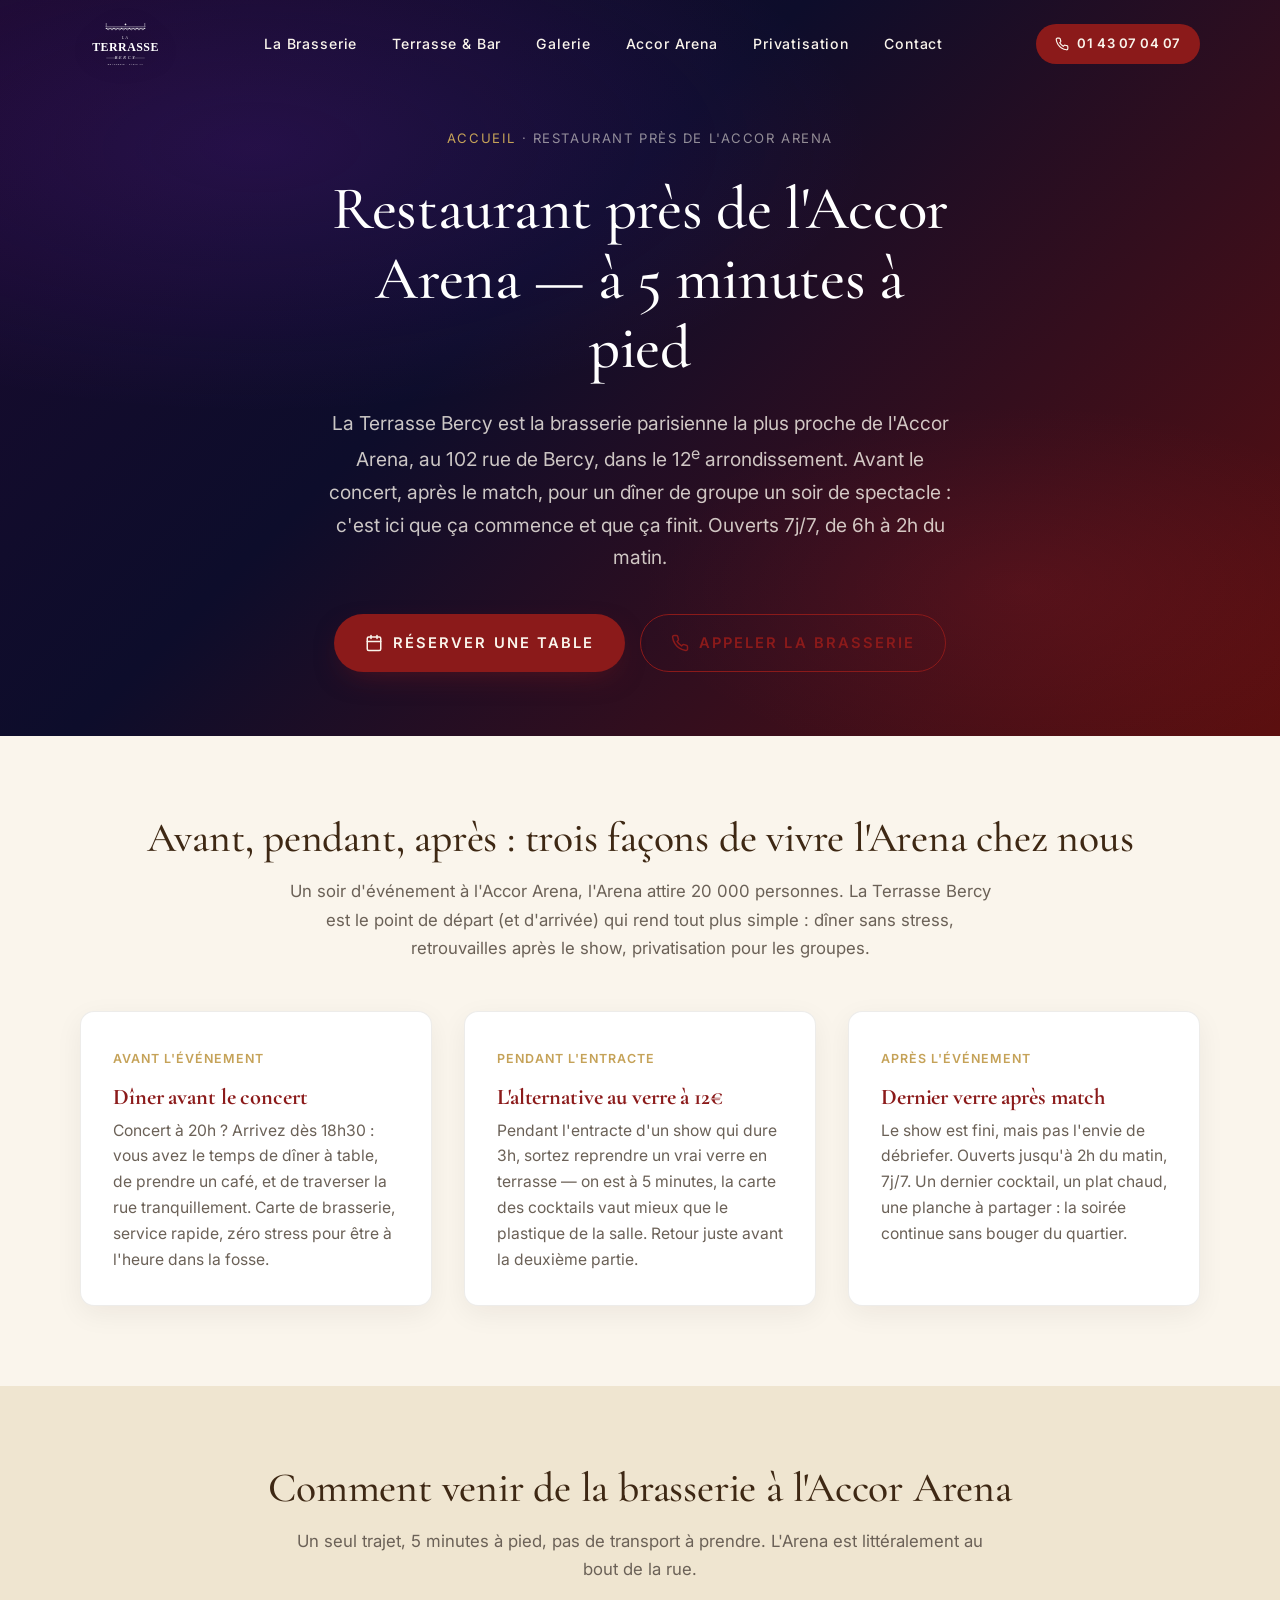
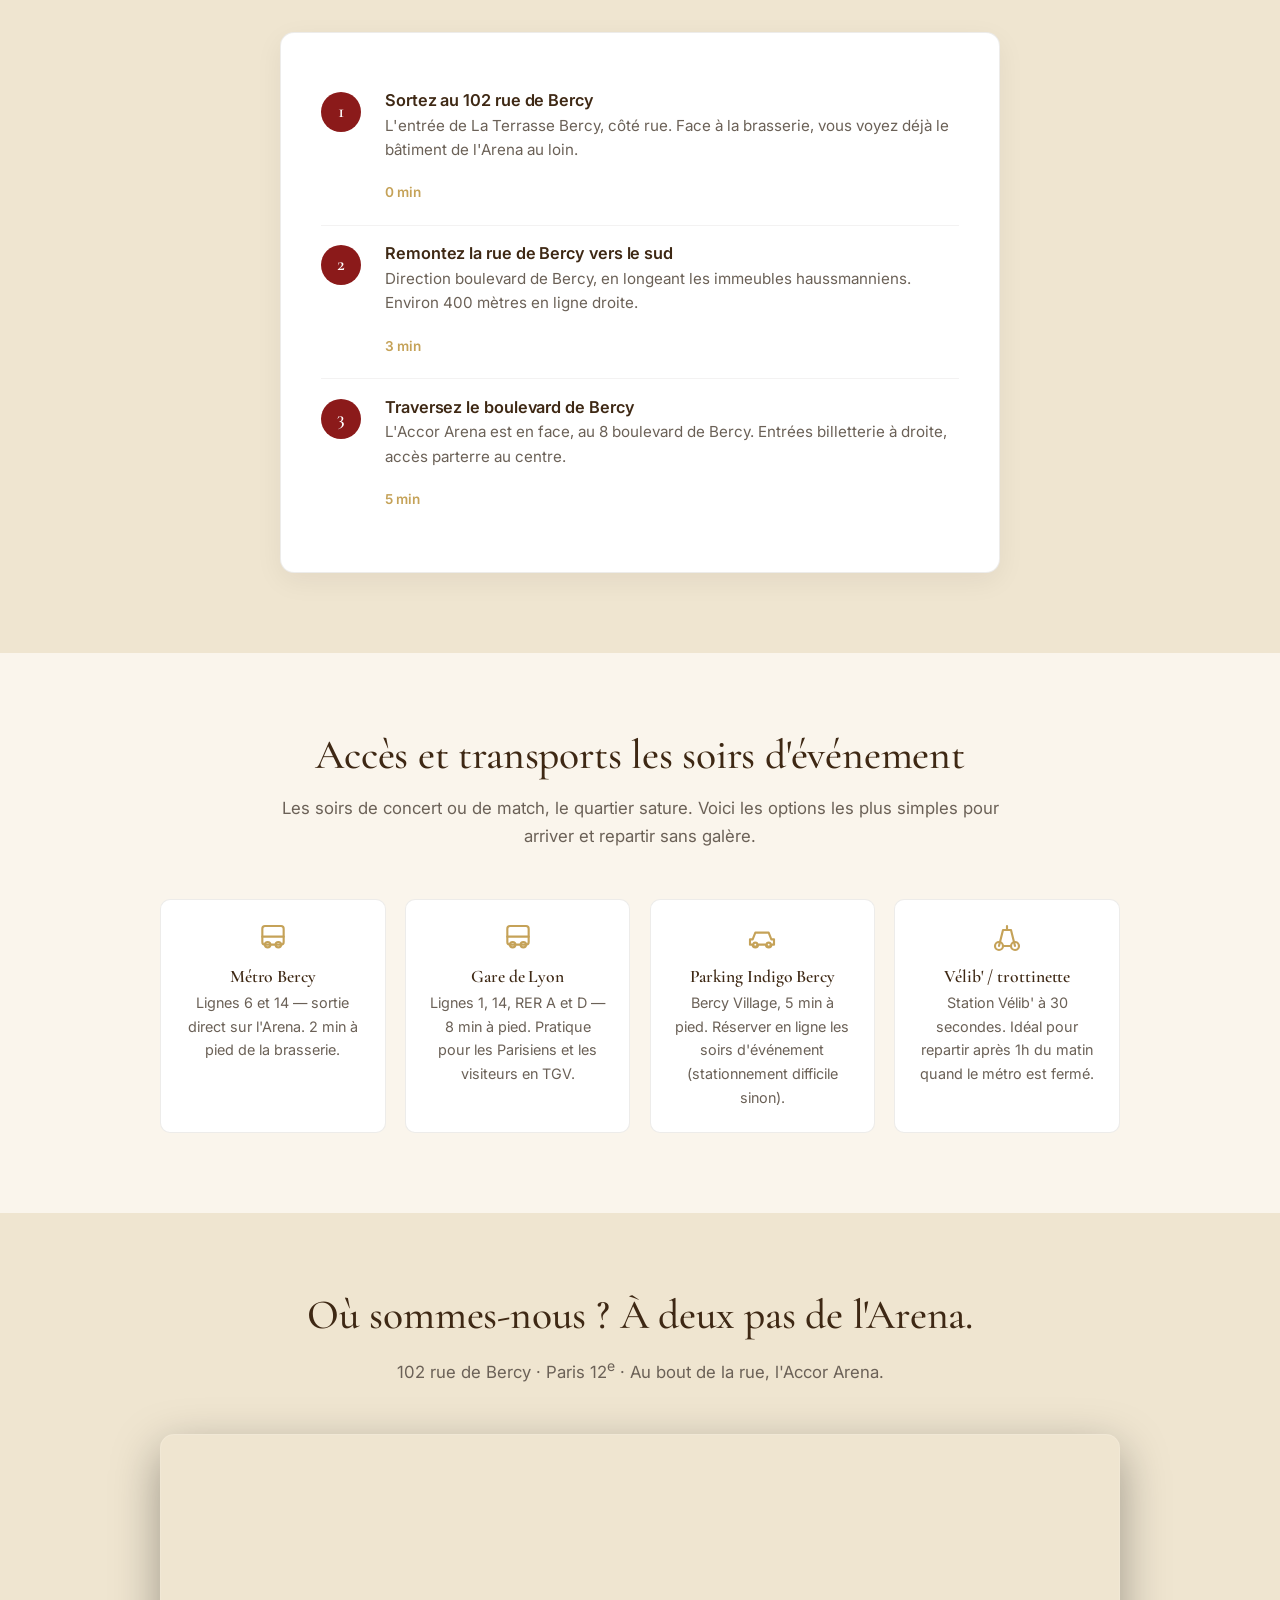
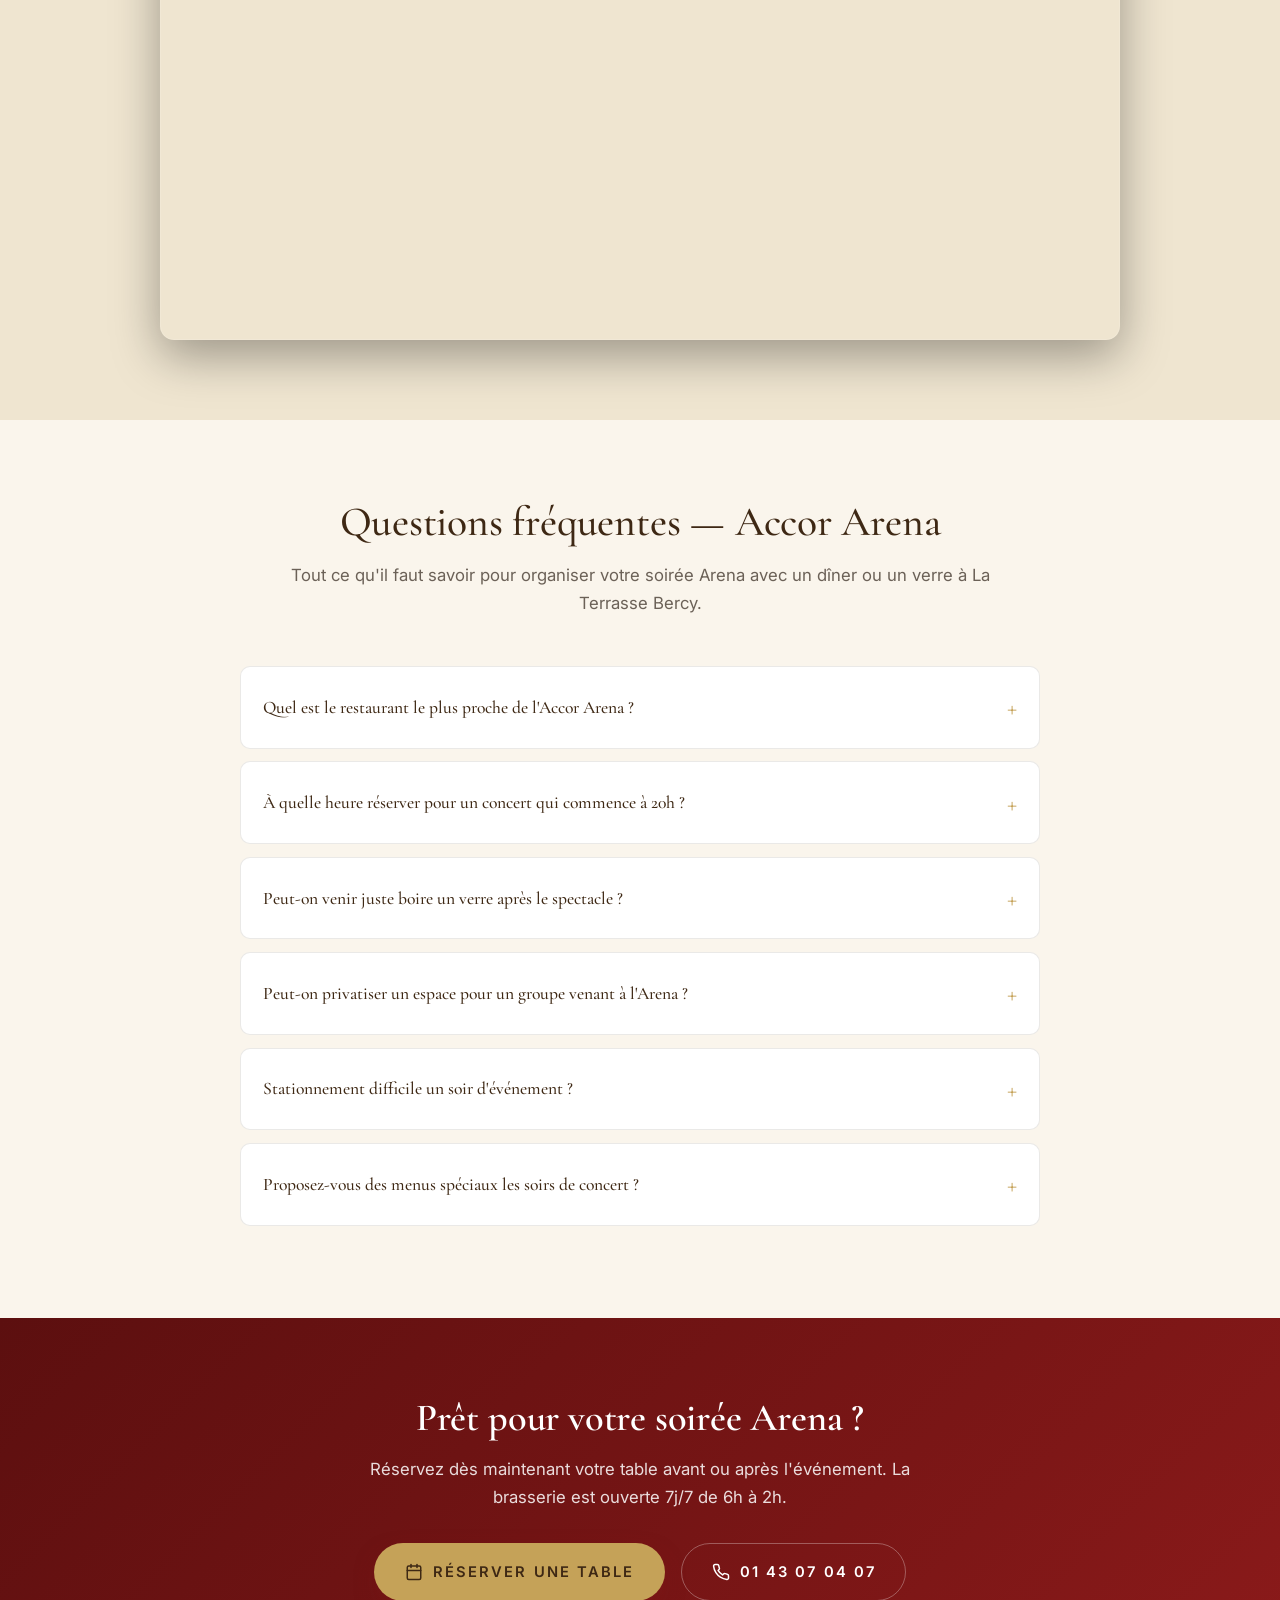
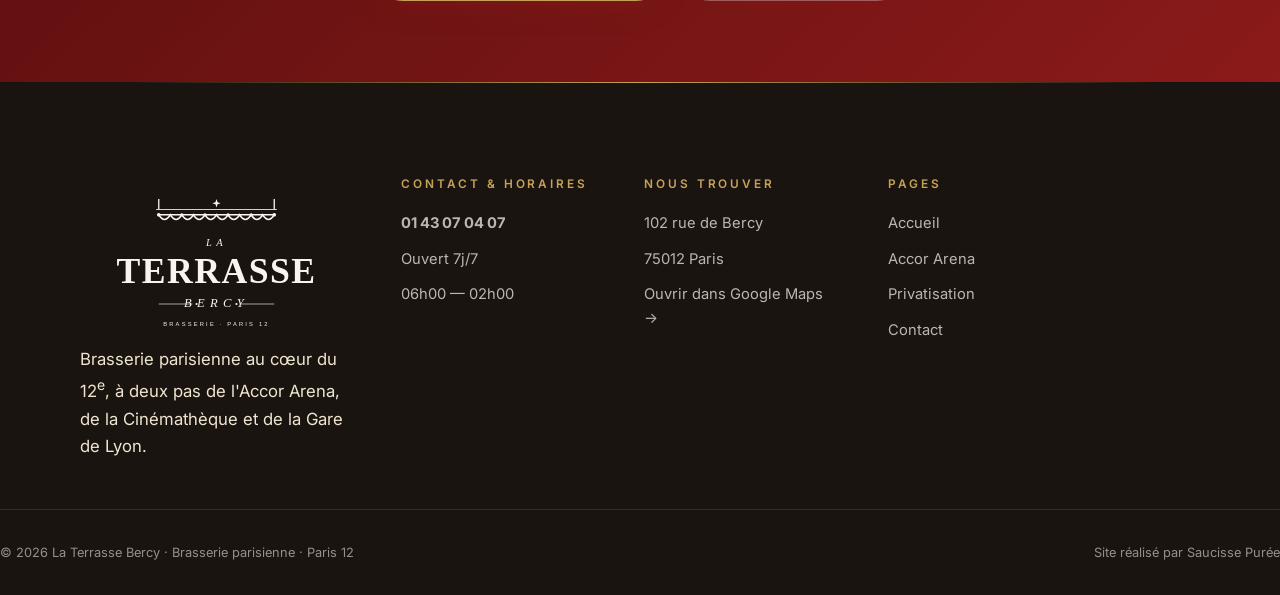
==== commit 216ff593: "feat(footer): crédit visible dofollow vers saucissepuree.fr Co-Authored-By: Claude Opus 4.8 <noreply" ====
--- a/accor-arena/index.html
+++ b/accor-arena/index.html
@@ -681,8 +681,23 @@
     </div>
     <div class="footer-bottom">
       <span>© <span class="year"></span> La Terrasse Bercy · Brasserie parisienne · Paris 12</span>
+      <span>Site réalisé par <a href="https://saucissepuree.fr" target="_blank" rel="noopener">Saucisse Purée</a></span>
     </div>
   </footer>
+
+  <!-- Zenchef Widget SDK -->
+  <script>
+  ;(function (d, s, id) {
+    const el = d.getElementsByTagName(s)[0];
+    if (d.getElementById(id) || el.parentNode == null) { return; }
+    var js = d.createElement(s);
+    js.id = id;
+    js.async = true;
+    js.src = 'https://sdk.zenchef.com/v1/sdk.min.js';
+    el.parentNode.insertBefore(js, el);
+  })(document, 'script', 'zenchef-sdk');
+  </script>
+  <div class="zc-widget-config" data-restaurant="353083" data-open="2000"></div>
 
   <script src="/main.js"></script>
 </body>
